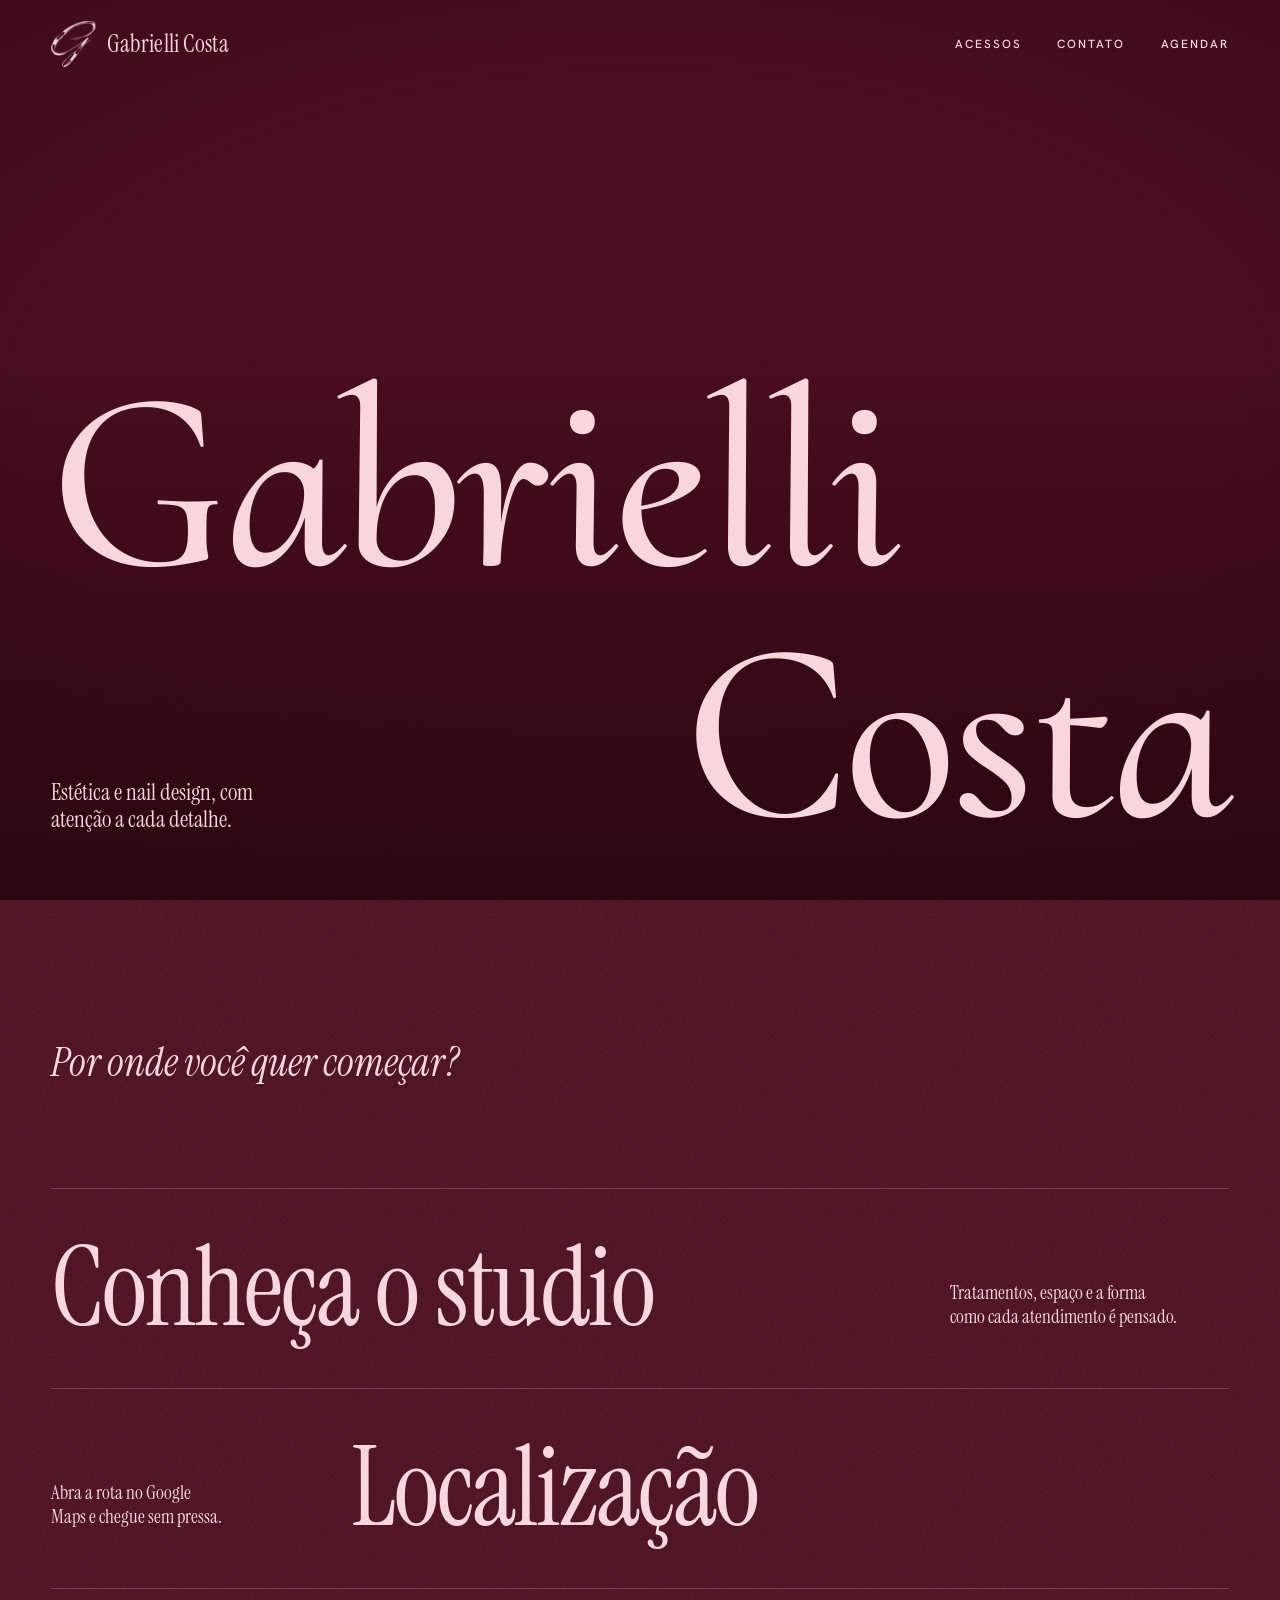
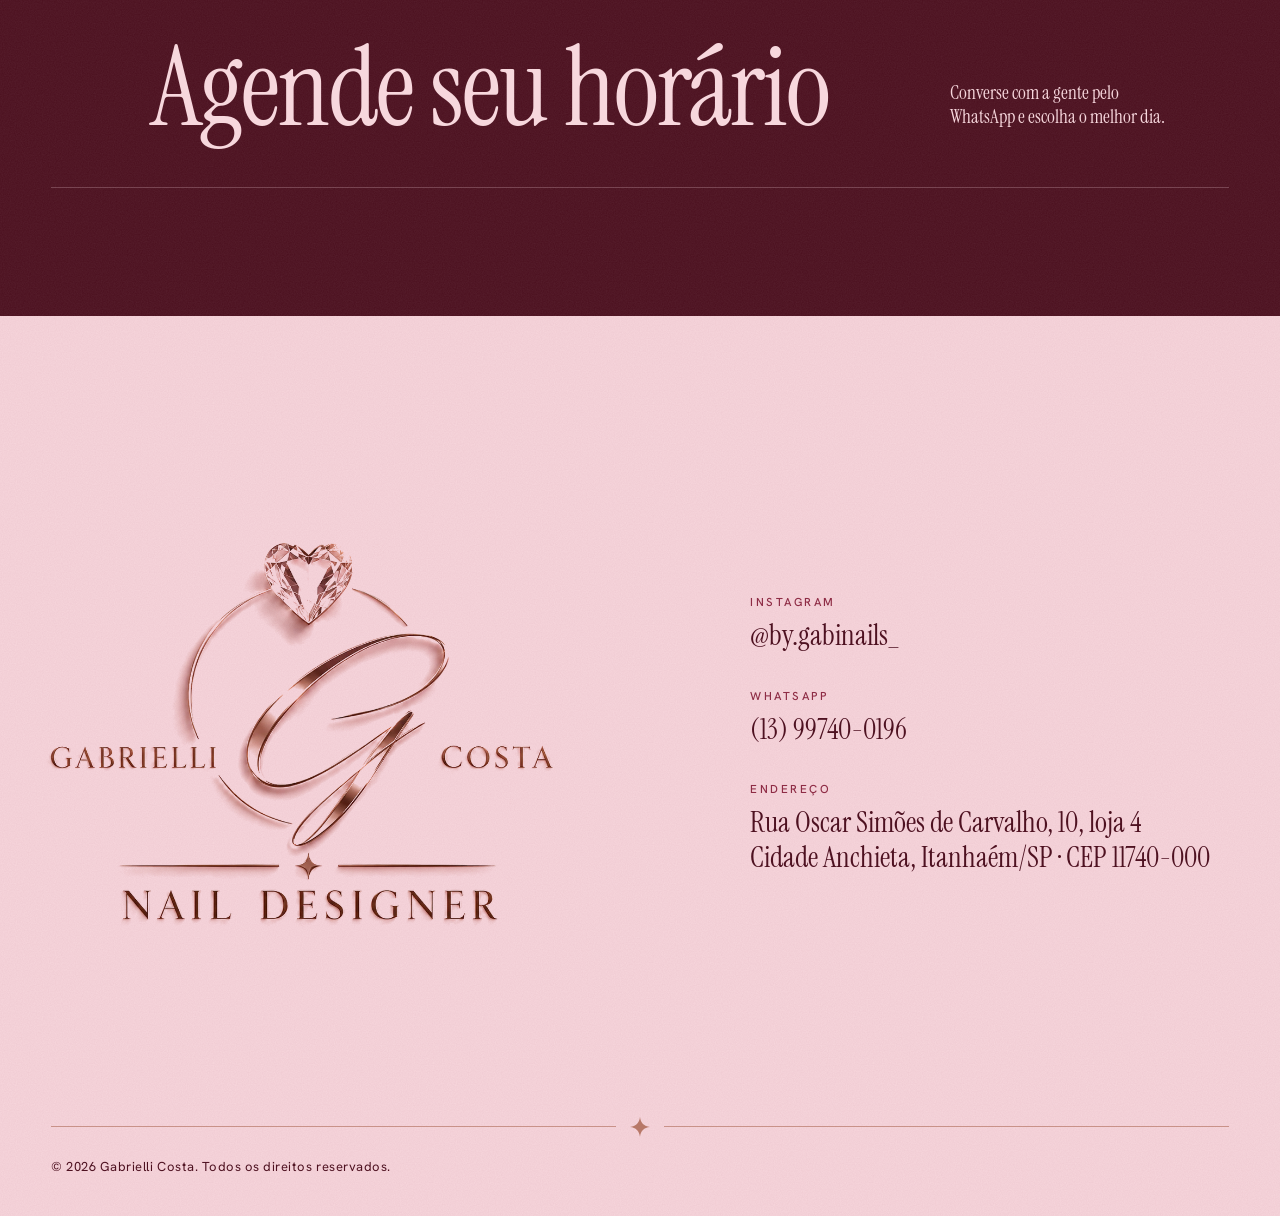
==== site/index.html @ 22d0c2bb "gabrielli costa" ====
<!DOCTYPE html>
<html lang="pt-BR" class="is-loading is-locked">
<head>
  <meta charset="utf-8">
  <meta name="viewport" content="width=device-width, initial-scale=1, viewport-fit=cover">
  <title>Gabrielli Costa | Clínica de estética</title>
  <meta name="description" content="Gabrielli Costa: estética e nail design com atenção a cada detalhe. Conheça a clínica, veja como chegar e agende seu horário.">
  <meta name="theme-color" content="#4B0F1E">
  <link rel="icon" type="image/png" href="assets/img/favicon.png">

  <link rel="preload" href="assets/fonts/cormorant-upright-latin-500-normal.woff2" as="font" type="font/woff2" crossorigin>
  <link rel="preload" href="assets/fonts/instrument-serif-latin-400-normal.woff2" as="font" type="font/woff2" crossorigin>
  <link rel="preload" href="assets/fonts/hanken-grotesk-latin-wght-normal.woff2" as="font" type="font/woff2" crossorigin>
  <link rel="preload" href="assets/fonts/instrument-serif-latin-400-italic.woff2" as="font" type="font/woff2" crossorigin>
  <link rel="stylesheet" href="style.css">
   <link rel="stylesheet" href="studio.css">

  <script src="assets/vendor/gsap.min.js" defer></script>
  <script src="assets/vendor/ScrollTrigger.min.js" defer></script>
  <script src="assets/vendor/lenis.min.js" defer></script>
  <script src="script.js" defer></script>
</head>

<body>
  <a class="skip-link" href="#acessos">Ir para o conteúdo</a>

  <!-- Preloader: vídeo de tinta (sem loop: toca inteiro) + transição em tinta (ver script.js) -->
  <div class="preloader" aria-hidden="true">
    <video class="preloader__video" src="assets/preloader.mp4"
           autoplay muted playsinline preload="auto" disablepictureinpicture></video>
    <div class="preloader__vignette"></div>
    <img class="preloader__logo" src="assets/img/logo-mark.png" alt="" width="40" height="41">
  </div>

  <!-- Sprite: estrela de quatro pontas, extraída do logotipo -->
  <svg class="sprite" aria-hidden="true" focusable="false">
    <symbol id="spark" viewBox="0 0 24 24">
      <path d="M12 0C12.8 7.2 16.8 11.2 24 12 16.8 12.8 12.8 16.8 12 24 11.2 16.8 7.2 12.8 0 12 7.2 11.2 11.2 7.2 12 0Z"/>
    </symbol>
  </svg>

  <header class="site-header">
    <a class="brand" href="#inicio" aria-label="Gabrielli Costa, voltar ao início">
      <img class="brand__mark" src="assets/img/logo-mark.png" alt="" width="40" height="41">
      <span class="brand__name">Gabrielli Costa</span>
    </a>
    <nav class="nav" aria-label="Principal">
      <ul>
        <li><a href="#acessos">Acessos</a></li>
        <li><a href="#contato">Contato</a></li>
        <!-- TROCAR: número real do WhatsApp (formato 55 + DDD + número) -->
        <li><a href="https://wa.me/551397400196?text=Ol%C3%A1%21%20Gostaria%20de%20agendar%20um%20hor%C3%A1rio." target="_blank" rel="noopener noreferrer">Agendar<span class="sr-only"> (abre em nova aba)</span></a></li>
      </ul>
    </nav>
  </header>

  <main>
    <!-- HERO: vídeo controlado pelo scroll -->
    <!-- Para o vídeo leve no celular, crie assets/hero-720.mp4 e acrescente data-src-mobile="assets/hero-720.mp4" na tag <video> -->
    <section class="hero" id="inicio" aria-label="Apresentação">
      <video class="hero__video" muted playsinline preload="auto" tabindex="-1" aria-hidden="true"
             disablepictureinpicture disableremoteplayback>
        <source src="assets/hero.mp4" type="video/mp4">
      </video>
      <div class="hero__tint"></div>
      <div class="hero__vignette"></div>

      <div class="hero__content">
        <p class="hero__lead"><span>Estética e nail design, com atenção a cada detalhe.</span></p>

        <h1 class="hero__title">
          <span class="hero__line"><span class="hero__line-inner">Gabrielli</span></span>
          <span class="hero__line hero__line--right"><span class="hero__line-inner">Costa</span></span>
        </h1>

        <p class="hero__closing" aria-hidden="true">Cuidado que começa no olhar e termina no detalhe.</p>
      </div>

      <div class="hero__cue" aria-hidden="true">
        <span class="hero__cue-text">Role para assistir</span>
        <span class="hero__cue-track">
          <svg class="hero__cue-spark"><use href="#spark"/></svg>
        </span>
      </div>
    </section>

    <!-- ACESSOS -->
    <section class="paths" id="acessos" aria-labelledby="paths-title">
      <h2 class="paths__intro" id="paths-title">Por onde você quer começar?</h2>

      <ul class="paths__list">
        <li class="path path--1">
          <a href="nossostudio.html">
            <span class="path__title">Conheça o studio<svg class="spark" aria-hidden="true"><use href="#spark"/></svg></span>
            <span class="path__note">Tratamentos, espaço e a forma como cada atendimento é pensado.</span>
          </a>
        </li>

        <li class="path path--2">
          <!-- TROCAR: consulta do Google Maps (query = endereço completo, com espaços como +) -->
          <a href="https://www.google.com/maps/search/?api=1&amp;query=Endere%C3%A7o+da+cl%C3%ADnica" target="_blank" rel="noopener noreferrer">
            <span class="path__title">Localização<svg class="spark" aria-hidden="true"><use href="#spark"/></svg></span>
            <span class="path__note">Abra a rota no Google Maps e chegue sem pressa.<span class="sr-only"> (abre em nova aba)</span></span>
          </a>
        </li>

        <li class="path path--3">
          <!-- TROCAR: número real do WhatsApp -->
          <a href="https://wa.me/551397400196?text=Ol%C3%A1%21%20Gostaria%20de%20agendar%20um%20hor%C3%A1rio." target="_blank" rel="noopener noreferrer">
            <span class="path__title">Agende seu horário<svg class="spark" aria-hidden="true"><use href="#spark"/></svg></span>
            <span class="path__note">Converse com a gente pelo WhatsApp e escolha o melhor dia.<span class="sr-only"> (abre em nova aba)</span></span>
          </a>
        </li>
      </ul>
    </section>
  </main>

  <footer class="site-footer" id="contato">
    <div class="footer__grid">
      <div class="footer__brand">
        <img src="assets/img/logo-gabrielli-costa.webp" alt="Gabrielli Costa, Nail Designer" width="1000" height="773" loading="lazy" decoding="async">
      </div>

      <ul class="footer__contacts">
        <li>
          <span class="footer__label">Instagram</span>
          <!-- TROCAR: perfil real -->
          <a href="https://www.instagram.com/by.gabinails_" target="_blank" rel="noopener noreferrer">@by.gabinails_<span class="sr-only"> (abre em nova aba)</span></a>
        </li>
        <li>
          <span class="footer__label">WhatsApp</span>
          <!-- TROCAR: número real -->
          <a href="https://wa.me/5513997400196" target="_blank" rel="noopener noreferrer">(13) 99740-0196<span class="sr-only"> (abre em nova aba)</span></a>
        </li>
        <li>
          <span class="footer__label">Endereço</span>
          <!-- TROCAR: endereço real -->
          <address>Rua Oscar Simões de Carvalho, 10, loja 4<br>Cidade Anchieta, Itanhaém/SP · CEP 11740-000</address>
        </li>
      </ul>
    </div>

    <div class="footer__legal">
      <div class="footer__rule" aria-hidden="true">
        <i></i><svg><use href="#spark"/></svg><i></i>
      </div>
      <p>© <span data-year>2026</span> Gabrielli Costa. Todos os direitos reservados.</p>
    </div>
  </footer>
</body>
</html>
---- site/style.css ----
/* ==========================================================================
   Gabrielli Costa — estilos
   Paleta: vinho → rosa + ouro rosé do logotipo.

   Sistema tipográfico (2 famílias, 3 arquivos):
   · Cormorant Upright 500 (caligráfica, vertical) — somente o nome na hero.
   · Instrument Serif (regular + itálico) — títulos, frases de destaque,
     marca e contatos. Itálico da mesma família: a troca no hover não muda
     de "voz", só de ênfase.
   · Hanken Grotesk (variável, 100–900) — navegação, rótulos e textos menores.
   · Frase de abertura e notas dos acessos: Instrument Serif, em corpo de leitura.
   Toda decisão tipográfica passa pelos tokens abaixo (:root).
   ========================================================================== */

/* ---------- Fontes (auto-hospedadas) ---------- */
@font-face {
  font-family: "Cormorant Upright";
  src: url("assets/fonts/cormorant-upright-latin-500-normal.woff2") format("woff2");
  font-weight: 500; font-style: normal; font-display: swap;
}
@font-face {
  font-family: "Instrument Serif";
  src: url("assets/fonts/instrument-serif-latin-400-normal.woff2") format("woff2");
  font-weight: 400; font-style: normal; font-display: swap;
}
@font-face {
  font-family: "Instrument Serif";
  src: url("assets/fonts/instrument-serif-latin-400-italic.woff2") format("woff2");
  font-weight: 400; font-style: italic; font-display: swap;
}
@font-face {
  font-family: "Hanken Grotesk";
  src: url("assets/fonts/hanken-grotesk-latin-wght-normal.woff2") format("woff2");
  font-weight: 100 900; font-style: normal; font-display: swap;
}

/* ---------- Tokens ---------- */
:root {
  --ink:    #4B0F1E;
  --wine:   #6D1D32;
  --garnet: #8E2B44;
  --berry:  #B23C59;
  --rose:   #CC5671;
  --petal:  #E07A94;
  --blush:  #F7D6DC;
  --gold:   #B97A68;

  /* Famílias */
  --font-display: "Instrument Serif", "Bodoni 72", Didot, "Times New Roman", serif;
  --font-hero:    "Cormorant Upright", "Cormorant Garamond", Didot, "Times New Roman", serif;
  --font-text:    "Hanken Grotesk", "Avenir Next", "Segoe UI", system-ui, sans-serif;

  /* Pesos */
  --w-display: 400;   /* Instrument Serif só existe em 400: nada de negrito sintético */
  --w-text:    400;
  --w-label:   500;

  /* Escala (fluida) */
  --fs-hero:    clamp(4.6rem, min(20vw, 36svh), 22rem);
  --fs-display: clamp(3rem, 8.6vw, 9.4rem);       /* títulos dos acessos */
  --fs-quote:   clamp(2.4rem, 5.8vw, 5.6rem);     /* frase de fechamento do hero */
  --fs-intro:   clamp(1.85rem, 3.1vw, 2.9rem);    /* subtítulo da seção */
  --fs-brand:   clamp(1.3rem, 1.9vw, 1.65rem);
  --fs-contact: clamp(1.5rem, 2.3vw, 2.25rem);
  --fs-lead:    clamp(1.4rem, 1.8vw, 1.75rem);
  --fs-note:    clamp(1.2rem, 1.5vw, 1.45rem);
  --fs-body:    1.0625rem;
  --fs-nav:     clamp(0.74rem, 0.9vw, 0.82rem);
  --fs-label:   0.72rem;
  --fs-small:   0.8125rem;

  /* Alturas de linha */
  --lh-hero:    0.88;
  --lh-display: 0.98;
  --lh-quote:   1.04;
  --lh-intro:   1.12;
  --lh-text:    1.6;

  /* Espaçamento entre letras */
  --ls-hero:    -0.01em;
  --ls-display: -0.018em;
  --ls-quote:   -0.01em;
  --ls-nav:     0.16em;
  --ls-label:   0.22em;
  --ls-small:   0.04em;

  --pad: clamp(1.25rem, 4vw, 4rem);
  --gap: clamp(0.75rem, 1.6vw, 1.5rem);
  --ease: cubic-bezier(0.2, 0.7, 0.2, 1);
  --header-h: clamp(4rem, 7vw, 5.5rem);
}

/* ---------- Base ---------- */
*, *::before, *::after { box-sizing: border-box; }

html { -webkit-text-size-adjust: 100%; background: var(--ink); }
html.is-locked { overflow: hidden; }
html.lenis, html.lenis body { height: auto; }
.lenis.lenis-smooth { scroll-behavior: auto !important; }

body {
  margin: 0;
  background: var(--ink);
  color: var(--blush);
  font-family: var(--font-text);
  font-weight: var(--w-text);
  font-size: var(--fs-body);
  line-height: var(--lh-text);
  font-kerning: normal;
  font-synthesis: none;
  -webkit-font-smoothing: antialiased;
  -moz-osx-font-smoothing: grayscale;
  text-rendering: optimizeLegibility;
}

img, svg, video { display: block; max-width: 100%; }
ul { list-style: none; margin: 0; padding: 0; }
h1, h2, p { margin: 0; }
address { font-style: normal; }
a { color: inherit; }

:focus-visible { outline: 2px solid var(--blush); outline-offset: 4px; }

.sr-only {
  position: absolute; width: 1px; height: 1px; margin: -1px; padding: 0;
  overflow: hidden; clip: rect(0 0 0 0); white-space: nowrap; border: 0;
}
.sprite { position: absolute; width: 0; height: 0; overflow: hidden; }

.skip-link {
  position: fixed; left: var(--pad); top: 0.75rem; z-index: 300;
  padding: 0.6rem 1rem; background: var(--blush); color: var(--ink);
  font-size: var(--fs-small); font-weight: var(--w-label); letter-spacing: 0.02em;
  text-decoration: none;
  transform: translateY(-200%);
}
.skip-link:focus { transform: none; }

/* ---------- Preloader: vídeo + vinheta + logo ---------- */
.preloader { position: fixed; inset: 0; z-index: 200; background: var(--ink); overflow: hidden; will-change: transform; }
.preloader__video {
  position: absolute; inset: 0; width: 100%; height: 100%; max-width: none;
  object-fit: cover; object-position: center;
}
.preloader__vignette { /* mesma vinheta da hero; película de vinho removida para manter a cor do vídeo (#410C1A) */
  position: absolute; inset: 0; pointer-events: none;
  background:
    linear-gradient(to top, rgba(36, 5, 14, 0.78) 0%, rgba(36, 5, 14, 0.38) 34%, rgba(36, 5, 14, 0) 62%),
    radial-gradient(ellipse 120% 90% at 50% 45%, rgba(36, 5, 14, 0) 38%, rgba(36, 5, 14, 0.62) 100%);
}
.preloader__logo {
  position: absolute; left: 50%; top: 50%;
  width: auto; height: clamp(4.5rem, 13vw, 8.5rem);
  opacity: 0; /* centralizado via GSAP (xPercent/yPercent) */
  will-change: transform, opacity; /* sem filter: drop-shadow, que repinta a cada quadro e engasga */
}

/* Saída: a tinta continua escorrendo para baixo e revela a hero.
   A máscara (borda com dedos de tinta) desce junto; --my é animada pelo GSAP. */
.preloader.is-pouring {
  -webkit-mask-image: url("assets/img/drip-mask.svg");
          mask-image: url("assets/img/drip-mask.svg");
  -webkit-mask-repeat: no-repeat;
          mask-repeat: no-repeat;
  -webkit-mask-size: 100% 300%;
          mask-size: 100% 300%;
  -webkit-mask-position: 0 var(--my, 0px);
          mask-position: 0 var(--my, 0px);
}

/* ---------- Header ---------- */
.site-header {
  position: fixed; inset: 0 0 auto 0; z-index: 50;
  height: var(--header-h);
  padding: 0 var(--pad);
  display: flex; align-items: center; justify-content: space-between; gap: 1rem;
  color: var(--blush);
  transition: color 0.5s var(--ease);
  pointer-events: none;
}
.site-header a { pointer-events: auto; }
.site-header.is-on-light { color: var(--ink); }
.site-header.is-on-light .brand__mark { filter: brightness(0.28) saturate(2.2) hue-rotate(-12deg); }

.brand { display: inline-flex; align-items: center; gap: 0.7rem; text-decoration: none; }
.brand__mark { width: auto; object-fit: contain; height: clamp(2.1rem, 3.6vw, 2.9rem); transition: filter 0.5s var(--ease); }
.brand__name {
  font-family: var(--font-display);
  font-weight: var(--w-display);
  font-size: var(--fs-brand);
  letter-spacing: 0.005em; line-height: 1;
}

.nav ul { display: flex; gap: clamp(1.1rem, 2.8vw, 2.75rem); }
.nav a {
  position: relative; display: inline-block; padding: 0.4rem 0;
  font-size: var(--fs-nav);
  font-weight: var(--w-label);
  letter-spacing: var(--ls-nav);
  text-transform: uppercase;
  text-decoration: none;
}
.nav a::after {
  content: ""; position: absolute; left: 0; right: 0; bottom: 0.1rem; height: 1px;
  background: currentColor; transform: scaleX(0); transform-origin: right;
  transition: transform 0.6s var(--ease);
}
.nav a:hover::after, .nav a:focus-visible::after { transform: scaleX(1); transform-origin: left; }

/* ---------- Hero ---------- */
.hero {
  position: relative;
  height: 100vh; height: 100svh;
  min-height: 34rem;
  overflow: hidden;
  background: var(--ink);
  color: var(--blush);
}

.hero__video {
  position: absolute; inset: 0;
  width: 100%; height: 100%;
  object-fit: cover;
  opacity: 0;
  transition: opacity 1.2s var(--ease);
}
.hero.has-video .hero__video { opacity: 1; }

.hero__tint { position: absolute; inset: 0; background: var(--ink); opacity: 0.3; }

/* Vinheta: escurece as bordas e a base, onde fica o nome, sem custo de animação */
.hero__vignette {
  position: absolute; inset: 0; pointer-events: none;
  background:
    linear-gradient(to top, rgba(36, 5, 14, 0.78) 0%, rgba(36, 5, 14, 0.38) 34%, rgba(36, 5, 14, 0) 62%),
    radial-gradient(ellipse 120% 90% at 50% 45%, rgba(36, 5, 14, 0) 38%, rgba(36, 5, 14, 0.62) 100%);
}

.hero__content {
  position: absolute; inset: 0;
  padding: var(--header-h) var(--pad) clamp(1.25rem, 3vw, 2.5rem);
  display: flex; flex-direction: column; justify-content: flex-end;
}

.hero__lead {
  max-width: 13em;
  margin-bottom: clamp(1.25rem, 3vw, 2rem);
  font-family: var(--font-display);
  font-size: var(--fs-lead);
  font-weight: var(--w-display);
  line-height: 1.18;
  letter-spacing: 0;
  text-wrap: balance;
}
.hero__lead > span { display: inline-block; }

.hero__title {
  font-family: var(--font-hero);
  font-weight: 500;
  font-size: var(--fs-hero);
  line-height: var(--lh-hero);
  letter-spacing: var(--ls-hero);
}
/* margem lateral generosa: terminais e floreios podem passar do traçado das letras */
.hero__line { display: block; overflow: hidden; padding: 0.04em 0.18em 0.06em; margin: 0 -0.18em; }
.hero__line--right { text-align: right; }
.hero__line-inner { display: inline-block; }
.ch { display: inline-block; }

.hero__closing {
  position: absolute; left: var(--pad); top: 46%;
  max-width: 10em;
  font-family: var(--font-display); font-style: italic; font-weight: var(--w-display);
  font-size: var(--fs-quote);
  line-height: var(--lh-quote);
  letter-spacing: var(--ls-quote);
  text-wrap: balance;
  opacity: 0; visibility: hidden;
}

.hero__cue {
  position: absolute; right: var(--pad); top: 50%;
  transform: translateY(-50%);
  display: flex; align-items: stretch; gap: 0.9rem;
  height: min(34vh, 18rem);
}
.hero__cue-text {
  writing-mode: vertical-rl;
  font-size: var(--fs-label); font-weight: var(--w-label);
  letter-spacing: var(--ls-label); text-transform: uppercase;
  opacity: 0.85;
}
.hero__cue-track { position: relative; width: 1px; background: rgba(247, 214, 220, 0.4); }
.hero__cue-spark {
  position: absolute; left: 50%; top: 0;
  width: 15px; height: 15px; margin: -7px 0 0 -7px;
  fill: var(--blush);
}

.is-loading .hero__line-inner,
.is-loading .hero__lead > span,
.is-loading .site-header { opacity: 0; }

@media (scripting: none) {
  .is-loading .hero__line-inner,
  .is-loading .hero__lead > span,
  .is-loading .site-header { opacity: 1; }
  .hero__video { opacity: 1; }
  .hero__cue { display: none; }
  .preloader { display: none; }
  html.is-locked { overflow: auto; }
}

.hero.is-static .hero__cue,
.hero.is-static .hero__closing { display: none; }
.hero.is-static .hero__tint { opacity: 0.45; }

@media (min-width: 820px) {
  .hero__lead {
    position: absolute; left: var(--pad);
    bottom: clamp(2rem, 5.2vw, 5.5rem);
    margin: 0;
  }
}

/* ---------- Acessos ---------- */
.paths {
  position: relative;
  padding: clamp(5rem, 11vw, 10rem) var(--pad) clamp(5rem, 10vw, 9rem);
  background: var(--ink);
  color: var(--blush);
  transition: background-color 0.8s var(--ease);
}
.paths:has(.path--1 a:is(:hover, :focus-visible)) { background-color: var(--wine); }
.paths:has(.path--2 a:is(:hover, :focus-visible)) { background-color: var(--garnet); }
.paths:has(.path--3 a:is(:hover, :focus-visible)) { background-color: var(--berry); }

.paths__intro {
  max-width: 12em;
  margin-bottom: clamp(3rem, 8vw, 7rem);
  font-family: var(--font-display); font-style: italic; font-weight: var(--w-display);
  font-size: var(--fs-intro);
  line-height: var(--lh-intro);
  letter-spacing: -0.005em;
  text-wrap: balance;
}

.path { position: relative; }
.path::before {
  content: ""; position: absolute; left: 0; right: 0; top: 0; height: 1px;
  background: rgba(247, 214, 220, 0.24);
  transform: scaleX(var(--draw, 1)); transform-origin: left;
}
.path:last-child::after {
  content: ""; position: absolute; left: 0; right: 0; bottom: 0; height: 1px;
  background: rgba(247, 214, 220, 0.24);
}

.path a {
  position: relative;
  display: grid; grid-template-columns: repeat(12, 1fr); column-gap: var(--gap);
  align-items: end;
  padding: clamp(1.75rem, 3.6vw, 3.5rem) 0;
  text-decoration: none;
}
.path a::before {
  content: ""; position: absolute; left: 0; right: 0; top: 0; height: 1px;
  background: var(--blush);
  transform: scaleX(0); transform-origin: left;
  transition: transform 0.9s var(--ease);
}

.path__title {
  grid-column: 1 / 10;
  font-family: var(--font-display); font-weight: var(--w-display);
  font-size: var(--fs-display);
  line-height: var(--lh-display);
  letter-spacing: var(--ls-display);
  text-wrap: balance;
  transition: transform 0.8s var(--ease);
}
.path__note {
  grid-column: 10 / 13;
  max-width: 15em;
  padding-bottom: 0.7em;
  font-family: var(--font-display);
  font-size: var(--fs-note); font-weight: var(--w-display);
  line-height: 1.22;
  letter-spacing: 0;
  text-wrap: balance;
}

.path--2 .path__title { grid-column: 4 / 13; grid-row: 1; }
.path--2 .path__note  { grid-column: 1 / 4;  grid-row: 1; }
.path--3 .path__title { grid-column: 2 / 10; }
.path--3 .path__note  { grid-column: 10 / 13; }

.path__title .spark {
  display: inline-block;
  width: 0.3em; height: 0.3em; margin-left: 0.2em;
  vertical-align: 0.46em;
  fill: var(--blush);
  transform: scale(0) rotate(-90deg);
  transition: transform 0.9s var(--ease);
}

@media (hover: hover) {
  .path a:hover::before, .path a:focus-visible::before { transform: scaleX(1); }
  .path a:hover .path__title, .path a:focus-visible .path__title {
    font-style: italic;
    transform: translateX(clamp(0.5rem, 1.6vw, 1.8rem));
  }
  .path a:hover .spark, .path a:focus-visible .spark { transform: scale(1) rotate(0); }
}
.path a:active .path__title { font-style: italic; }
.path a:focus-visible { outline-offset: -4px; }

@media (max-width: 759px) {
  .path a { display: block; }
  .path__title { display: block; font-size: clamp(3rem, 14vw, 4.6rem); }
  .path__note { display: block; margin-top: 1.1rem; padding-bottom: 0; max-width: 18em; }
  .path--2 a { padding-left: 11vw; }
  .path--3 a { padding-left: 4vw; }
  .path--3 .path__note { padding-top: 0; }
}

/* ---------- Rodapé ---------- */
.site-footer {
  position: relative;
  /* ocupa a tela inteira: o conteúdo fica centralizado e o © colado na base */
  display: flex; flex-direction: column;
  min-height: 100vh; min-height: 100svh;
  padding: calc(var(--header-h) + clamp(1.5rem, 4vw, 4rem)) var(--pad) clamp(1.5rem, 3vw, 2.5rem);
  background: var(--blush);
  color: var(--ink);
}
.site-footer :focus-visible { outline-color: var(--ink); }

.footer__grid {
  display: grid; grid-template-columns: repeat(12, 1fr); column-gap: var(--gap);
  align-items: center; align-content: center; row-gap: 3rem;
  flex: 1;
}
.footer__brand { grid-column: 1 / 7; }
.footer__brand img { width: 100%; max-width: 34rem; height: auto; margin-left: -4%; }

.footer__contacts { grid-column: 8 / 13; display: grid; gap: clamp(1.5rem, 2.6vw, 2.25rem); }
.footer__label {
  display: block; margin-bottom: 0.4rem;
  font-size: var(--fs-label); font-weight: var(--w-label);
  letter-spacing: var(--ls-label); text-transform: uppercase;
  color: var(--garnet);
}
.footer__contacts a, .footer__contacts address {
  font-family: var(--font-display); font-weight: var(--w-display);
  font-size: var(--fs-contact);
  line-height: 1.2;
  letter-spacing: 0;
  text-decoration: none;
}
.footer__contacts a {
  background: linear-gradient(currentColor, currentColor) 0 100% / 0 1px no-repeat;
  transition: background-size 0.7s var(--ease);
}
.footer__contacts a:hover, .footer__contacts a:focus-visible { background-size: 100% 1px; }

.footer__legal { margin-top: clamp(3.5rem, 8vw, 7rem); }
.footer__rule { display: flex; align-items: center; gap: 0.9rem; margin-bottom: 1.25rem; color: var(--gold); }
.footer__rule i { flex: 1; height: 1px; background: currentColor; opacity: 0.7; }
.footer__rule svg { width: 20px; height: 20px; fill: currentColor; flex: none; }
.footer__legal p { font-size: var(--fs-small); letter-spacing: var(--ls-small); }

@media (max-width: 819px) {
  .footer__brand, .footer__contacts { grid-column: 1 / -1; }
  .footer__brand img { max-width: 26rem; margin-left: 0; }
}

/* Granulação sutil */
.paths::after, .site-footer::after {
  content: ""; position: absolute; inset: 0; pointer-events: none;
  background-size: 220px 220px;
}
.paths::after {
  opacity: 0.07;
  background-image: url("data:image/svg+xml,%3Csvg xmlns='http://www.w3.org/2000/svg' width='220' height='220'%3E%3Cfilter id='n'%3E%3CfeTurbulence type='fractalNoise' baseFrequency='.85' numOctaves='2' stitchTiles='stitch'/%3E%3CfeColorMatrix values='0 0 0 0 1 0 0 0 0 1 0 0 0 0 1 0 0 0 .9 0'/%3E%3C/filter%3E%3Crect width='100%25' height='100%25' filter='url(%23n)'/%3E%3C/svg%3E");
}
.site-footer::after {
  opacity: 0.09;
  background-image: url("data:image/svg+xml,%3Csvg xmlns='http://www.w3.org/2000/svg' width='220' height='220'%3E%3Cfilter id='n'%3E%3CfeTurbulence type='fractalNoise' baseFrequency='.85' numOctaves='2' stitchTiles='stitch'/%3E%3CfeColorMatrix values='0 0 0 0 .3 0 0 0 0 .06 0 0 0 0 .12 0 0 0 .9 0'/%3E%3C/filter%3E%3Crect width='100%25' height='100%25' filter='url(%23n)'/%3E%3C/svg%3E");
}

/* ---------- Mobile: header e hero ---------- */
@media (max-width: 559px) {
  :root {
    --fs-hero: min(26vw, 28svh);
    --ls-nav: 0.1em;
  }
  .brand__name { display: none; }
  .nav ul { gap: 1rem; }
  .hero__cue { right: 0.75rem; height: 26vh; }
  .hero__cue-text { display: none; }
  .hero__closing { top: 40%; }
}

/* ---------- Movimento reduzido ---------- */
@media (prefers-reduced-motion: reduce) {
  *, *::before, *::after {
    transition-duration: 0.01ms !important;
    animation-duration: 0.01ms !important;
  }
  .path a:hover .path__title, .path a:focus-visible .path__title { transform: none; }
}
---- site/studio.css ----
/* ==========================================================================
   Conheça nosso studio — estilos (usa os tokens e o rodapé de style.css)
   ========================================================================== */

/* ---------- Reset do que o style.css não cobre ---------- */
h3, blockquote, figure, ol, dl, dd { margin: 0; }
ol { padding: 0; list-style: none; }
h3 { font-size: inherit; font-weight: var(--w-display); }
cite { font-style: normal; }

/* ---------- Estado inicial das animações (só com JS; a classe .js vem do <head>) ---------- */
.js [data-reveal]:not(.is-in) { opacity: 0; }
.js [data-in] { opacity: 0; }
.js .st-title__in { visibility: hidden; }

/* ---------- Header: some ao rolar para baixo, volta ao rolar para cima ---------- */
.site-header { transition: color 0.5s var(--ease), transform 0.7s var(--ease); }
.site-header.is-hidden { transform: translateY(-110%); }
.site-header:focus-within { transform: none; }

/* ---------- Quadros de imagem: degradê de apoio enquanto a foto não existe ---------- */
.ph { position: relative; overflow: hidden; background: linear-gradient(145deg, var(--garnet), var(--ink) 70%); }
.ph img { position: absolute; inset: 0; width: 100%; height: 100%; object-fit: cover; }

/* Imagens com parallax: sobram 8% acima e abaixo para o deslocamento nunca mostrar o fundo */
.about__img img, .st-cta img { inset: auto 0 auto 0; top: -8%; height: 116%; }

/* ---------- Botões e links ---------- */
.btn {
  display: inline-block; padding: 1.05rem 2rem;
  border: 1px solid var(--blush); color: var(--blush);
  font-size: var(--fs-nav); font-weight: var(--w-label);
  letter-spacing: var(--ls-nav); text-transform: uppercase; text-decoration: none;
  white-space: nowrap; text-align: center;
  transition: background-color 0.5s var(--ease), color 0.5s var(--ease);
}
.btn:hover, .btn:focus-visible, .btn--solid { background: var(--blush); color: var(--ink); }
.btn--solid:hover, .btn--solid:focus-visible { background: transparent; color: var(--blush); }
.lnk {
  display: inline-block; padding-bottom: 0.2rem;
  font-size: var(--fs-nav); font-weight: var(--w-label);
  letter-spacing: var(--ls-nav); text-transform: uppercase; text-decoration: none;
  background: linear-gradient(currentColor, currentColor) 0 100% / 100% 1px no-repeat;
  transition: background-size 0.6s var(--ease);
}
.lnk:hover, .lnk:focus-visible { background-size: 0 1px; background-position: 100% 100%; }

/* ---------- 01 Hero (fica fixa via ScrollTrigger enquanto o vídeo anda com o scroll) ---------- */
.st-hero { position: relative; height: 100vh; height: 100svh; min-height: 36rem; overflow: hidden; background: var(--ink); color: var(--blush); }
.st-hero__video { position: absolute; inset: 0; width: 100%; height: 100%; object-fit: cover; }
.st-hero__shade {
  position: absolute; inset: 0; pointer-events: none;
  background:
    linear-gradient(rgba(75, 15, 30, 0.28), rgba(75, 15, 30, 0.28)),
    linear-gradient(to top, rgba(36, 5, 14, 0.85) 0%, rgba(36, 5, 14, 0.4) 40%, rgba(36, 5, 14, 0) 70%);
}
.st-hero__body {
  position: absolute; inset: 0;
  padding: calc(var(--header-h) + 1rem) var(--pad) clamp(1.5rem, 4vw, 3rem);
  display: flex; flex-direction: column; justify-content: flex-end;
}
.st-hero__eyebrow {
  margin-bottom: clamp(0.75rem, 1.6vw, 1.25rem);
  font-size: var(--fs-label); font-weight: var(--w-label);
  letter-spacing: var(--ls-label); text-transform: uppercase;
}
.st-title {
  font-family: var(--font-hero); font-weight: 500;
  font-size: clamp(4.4rem, min(19vw, 33svh), 21rem);
  line-height: var(--lh-hero); letter-spacing: var(--ls-hero);
}
/* cada linha recorta a entrada; a folga lateral deixa os floreios da fonte respirarem */
.st-title__line { display: block; overflow: hidden; padding: 0.04em 0.18em 0.06em; margin: 0 -0.18em; }
.st-title__line--right { text-align: right; }
.st-title__in { display: inline-block; }

.st-hero__foot {
  display: flex; align-items: center; justify-content: space-between; gap: 2rem;
  margin-top: clamp(1.25rem, 3vw, 2.5rem);
  padding-top: clamp(1.1rem, 2.2vw, 1.75rem);
  border-top: 1px solid rgba(247, 214, 220, 0.3);
}
.st-hero__lead { max-width: 16em; font-family: var(--font-display); font-weight: var(--w-display); font-size: var(--fs-lead); line-height: 1.18; text-wrap: balance; }

.st-cue {
  position: absolute; right: var(--pad); top: 50%; transform: translateY(-50%);
  display: flex; flex-direction: column; align-items: center; gap: 0.9rem;
  text-decoration: none; font-size: var(--fs-label); font-weight: var(--w-label);
  letter-spacing: var(--ls-label); text-transform: uppercase;
}
.st-cue span { writing-mode: vertical-rl; }
.st-cue i { position: relative; display: block; width: 1px; height: 6rem; background: rgba(247, 214, 220, 0.4); overflow: hidden; }
.st-cue i::after { content: ""; position: absolute; left: 0; top: 0; width: 100%; height: 40%; background: var(--blush); animation: cue 2.2s var(--ease) infinite; }
@keyframes cue { from { transform: translateY(-100%); } to { transform: translateY(250%); } }

/* ---------- Seções ---------- */
.st-sec { position: relative; padding: clamp(5rem, 11vw, 10rem) var(--pad); }
.st-sec--ink { background: var(--ink); color: var(--blush); }
.st-sec--wine { background: var(--wine); color: var(--blush); }
.st-sec--blush { background: var(--blush); color: var(--ink); }
.st-sec--blush :focus-visible { outline-color: var(--ink); }

.st-eyebrow {
  margin-bottom: 1.25rem;
  font-size: var(--fs-label); font-weight: var(--w-label);
  letter-spacing: var(--ls-label); text-transform: uppercase; opacity: 0.8;
}
.st-h2 {
  max-width: 13em; margin-bottom: clamp(2.5rem, 6vw, 5rem);
  font-family: var(--font-display); font-weight: var(--w-display);
  font-size: clamp(2.8rem, 7vw, 7rem); line-height: 1;
  letter-spacing: var(--ls-display); text-wrap: balance;
}
.st-h2 em { font-style: italic; }

/* ---------- Cards (base compartilhada: serviços, experiência, depoimentos, passos) ---------- */
.card {
  position: relative; display: flex; flex-direction: column; gap: 1.1rem;
  padding: clamp(1.5rem, 2.4vw, 2.25rem);
  border: 1px solid rgba(247, 214, 220, 0.2);
  background: rgba(247, 214, 220, 0.04);
  transition: transform 0.6s var(--ease), border-color 0.6s var(--ease), background-color 0.6s var(--ease);
}
.card__top { display: flex; align-items: center; justify-content: space-between; margin-bottom: 0.9rem; }
.card__num { font-size: var(--fs-label); font-weight: var(--w-label); letter-spacing: var(--ls-label); opacity: 0.7; }
.card__spark { width: 1rem; height: 1rem; fill: var(--petal); transition: transform 0.8s var(--ease); }
.card__title {
  font-family: var(--font-display); font-weight: var(--w-display);
  font-size: clamp(1.9rem, 2.6vw, 2.6rem); line-height: 1.05; letter-spacing: var(--ls-display);
  text-wrap: balance;
}
.card__text { font-family: var(--font-display); font-weight: var(--w-display); font-size: var(--fs-note); line-height: 1.28; }
.card .ticks { margin: 0.5rem 0 0.75rem; padding-top: 1.1rem; border-top: 1px solid rgba(247, 214, 220, 0.2); }
.card .lnk { margin-top: auto; align-self: flex-start; }

.ticks { display: grid; gap: 0.5rem; font-size: var(--fs-small); letter-spacing: 0.02em; }
.ticks li { display: flex; align-items: baseline; gap: 0.65rem; }
.ticks li::before { content: "✦"; flex: none; color: var(--petal); font-size: 0.7em; }

@media (hover: hover) {
  .card:hover { transform: translateY(-6px); border-color: rgba(247, 214, 220, 0.55); background: rgba(247, 214, 220, 0.09); }
  .card:hover .card__spark { transform: rotate(90deg) scale(1.3); }
}

/* cards sobre fundo claro */
.st-sec--blush .card { border-color: rgba(75, 15, 30, 0.2); background: rgba(255, 255, 255, 0.4); }
.st-sec--blush .card .ticks { border-top-color: rgba(75, 15, 30, 0.2); }
.st-sec--blush .card__spark { fill: var(--garnet); }
@media (hover: hover) {
  .st-sec--blush .card:hover { border-color: rgba(75, 15, 30, 0.5); background: rgba(255, 255, 255, 0.7); }
}

/* grade 3 + 2: a segunda linha divide a largura em duas partes iguais, sem buracos */
.card-grid { display: grid; grid-template-columns: repeat(6, 1fr); gap: var(--gap); }
.card-grid > li { grid-column: span 2; }
.card-grid > li:nth-child(n + 4) { grid-column: span 3; }

/* experiência: cards mais leves, com filete de cor no topo */
.card--exp { border-top: 2px solid var(--garnet); gap: 0.9rem; }
.card--exp .card__top { margin-bottom: 0.6rem; }
.card--exp .card__spark { width: 1.35rem; height: 1.35rem; }
.card--exp .card__title { font-style: italic; font-size: clamp(1.7rem, 2.3vw, 2.3rem); }
.card--exp .card__text { font-family: var(--font-text); font-size: var(--fs-body); line-height: var(--lh-text); max-width: 34ch; }

/* ---------- 02 Portfólio: carrossel conduzido pelo scroll ---------- */
/* Base (sem JS / movimento reduzido): fila com rolagem lateral nativa e encaixe */
.gallery {
  display: flex; gap: var(--gap);
  overflow-x: auto; scroll-snap-type: x mandatory; padding-bottom: 1rem;
}
.gallery .ph {
  flex: none; scroll-snap-align: start;
  width: clamp(15rem, 28vw, 27rem);
  height: clamp(18rem, 50svh, 34rem);
}
.gallery .ph::after {
  content: ""; position: absolute; inset: auto 0 0 0; height: 45%; pointer-events: none;
  background: linear-gradient(to top, rgba(36, 5, 14, 0.72), rgba(36, 5, 14, 0));
}
.gallery img { scale: 1; transition: scale 1.2s var(--ease); }
.gallery .ph:hover img { scale: 1.05; }
.gallery figcaption {
  position: absolute; left: 1.25rem; right: 1.25rem; bottom: 1.1rem; z-index: 1;
  font-size: var(--fs-label); font-weight: var(--w-label);
  letter-spacing: var(--ls-label); text-transform: uppercase;
}

/* Com JS (classe .pf-on): a seção fica fixa e o scroll vertical move a fila para o lado */
.pf-on #portfolio {
  height: 100vh; height: 100svh; overflow: hidden;
  display: flex; flex-direction: column; justify-content: center;
  padding-top: calc(var(--header-h) + 1rem); padding-bottom: 3.5rem;
}
.pf-on #portfolio .st-h2 { font-size: clamp(2.2rem, 5vw, 4.5rem); margin-bottom: clamp(1.25rem, 3vw, 2.5rem); }
.pf-on .gallery { overflow: visible; width: max-content; scroll-snap-type: none; padding-bottom: 0; will-change: transform; }
.pf-on .gallery .ph { scroll-snap-align: none; }

.pf-bar { position: absolute; left: var(--pad); right: var(--pad); bottom: 1.5rem; height: 1px; background: rgba(247, 214, 220, 0.25); }
.pf-bar i { display: block; height: 100%; background: var(--blush); transform-origin: left; transform: scaleX(0); }

/* ---------- 05 Sobre ---------- */
.about { display: grid; grid-template-columns: repeat(12, 1fr); column-gap: var(--gap); row-gap: 3rem; align-items: center; }
.about__img { grid-column: 1 / 6; aspect-ratio: 4 / 5; }
.about__txt { grid-column: 7 / 13; }
.about__txt > p:not(.st-eyebrow):not(.about__q) { max-width: 34em; margin-bottom: 1.25rem; font-size: var(--fs-body); }
.about__txt .about__q {
  margin-top: 2rem; max-width: 18em;
  font-family: var(--font-display); font-style: italic; font-weight: var(--w-display);
  font-size: clamp(1.8rem, 3vw, 2.8rem); line-height: 1.1;
}

/* ---------- 06 Transformações ---------- */
.cmp { position: relative; max-width: 70rem; aspect-ratio: 16 / 10; overflow: hidden; -webkit-user-select: none; user-select: none; }
.cmp__layer { position: absolute; inset: 0; }
.cmp__after { background: linear-gradient(145deg, var(--petal), var(--berry)); }
.cmp__before { background: linear-gradient(145deg, #c9a99f, #7d5a56); -webkit-clip-path: inset(0 calc(100% - var(--pos)) 0 0); clip-path: inset(0 calc(100% - var(--pos)) 0 0); }
.cmp b {
  position: absolute; top: 1rem; z-index: 1; padding: 0.35rem 0.8rem;
  background: rgba(36, 5, 14, 0.55);
  font-size: var(--fs-label); font-weight: var(--w-label); letter-spacing: var(--ls-label); text-transform: uppercase;
}
.cmp__before b { left: 1rem; }
.cmp__after b { right: 1rem; }
.cmp__bar { position: absolute; top: 0; bottom: 0; left: var(--pos); width: 1px; background: var(--blush); pointer-events: none; }
.cmp__bar svg {
  position: absolute; top: 50%; left: 50%; width: 2.6rem; height: 2.6rem; padding: 0.6rem;
  transform: translate(-50%, -50%); background: var(--blush); fill: var(--wine); border-radius: 50%;
}
.cmp__range { position: absolute; inset: 0; width: 100%; height: 100%; margin: 0; opacity: 0; cursor: ew-resize; touch-action: pan-y; }
.cmp:has(.cmp__range:focus-visible) { outline: 2px solid var(--blush); outline-offset: 4px; }
.cmp__note { margin-top: 1.25rem; font-size: var(--fs-small); letter-spacing: var(--ls-small); opacity: 0.8; }

/* ---------- 07 Depoimentos ---------- */
.rating { display: flex; align-items: center; gap: 1.25rem; margin-bottom: clamp(2rem, 4vw, 3rem); }
.rating strong { font-family: var(--font-display); font-weight: var(--w-display); font-size: clamp(3.5rem, 7vw, 6rem); line-height: 1; }
.rating__meta { display: grid; gap: 0.2rem; font-size: var(--fs-small); letter-spacing: var(--ls-small); }
.rating__stars, .stars { color: var(--garnet); letter-spacing: 0.18em; }
.quotes { display: grid; grid-template-columns: repeat(3, 1fr); gap: var(--gap); margin-bottom: clamp(3rem, 6vw, 5rem); }
.card--quote { gap: 1.25rem; }
.card--quote .stars { font-size: 0.95rem; }
.card--quote blockquote { flex: 1; font-family: var(--font-display); font-size: var(--fs-note); line-height: 1.3; }
.card--quote cite {
  padding-top: 1.1rem; border-top: 1px solid rgba(75, 15, 30, 0.2);
  font-size: var(--fs-label); font-weight: var(--w-label); letter-spacing: var(--ls-label); text-transform: uppercase;
}
.client-photos { display: grid; grid-template-columns: repeat(2, 1fr); gap: var(--gap); max-width: 44rem; }
.client-photos .ph { aspect-ratio: 1; }

/* ---------- 08 Como agendar ---------- */
.steps { display: grid; grid-template-columns: repeat(4, 1fr); gap: var(--gap); }
.card--step { gap: 0.75rem; }
.step__n { margin-bottom: 0.5rem; font-family: var(--font-display); font-style: italic; font-size: clamp(3.2rem, 5vw, 4.8rem); line-height: 1; color: var(--petal); }
.card--step h3 { font-size: var(--fs-nav); font-weight: var(--w-label); letter-spacing: var(--ls-nav); text-transform: uppercase; }
.card--step p { max-width: 26ch; font-size: var(--fs-body); opacity: 0.85; }

/* ---------- 09 Localização ---------- */
.loc { display: grid; grid-template-columns: repeat(12, 1fr); column-gap: var(--gap); row-gap: 3rem; align-items: center; }
.loc__txt { grid-column: 1 / 6; display: grid; justify-items: start; }
.loc__txt .st-h2 { margin-bottom: clamp(1.5rem, 3vw, 2.5rem); }
.loc__list { width: 100%; margin-bottom: 2rem; border-bottom: 1px solid rgba(247, 214, 220, 0.24); }
.loc__list > div { display: grid; grid-template-columns: 8.5rem 1fr; gap: 1rem; padding: 1.1rem 0; border-top: 1px solid rgba(247, 214, 220, 0.24); }
.loc__list dt { padding-top: 0.35em; font-size: var(--fs-label); font-weight: var(--w-label); letter-spacing: var(--ls-label); text-transform: uppercase; opacity: 0.75; }
.loc__list dd, .loc__list address { font-family: var(--font-display); font-size: var(--fs-note); line-height: 1.25; }
.loc__map { grid-column: 7 / 13; aspect-ratio: 4 / 3; background: var(--ink); }
.loc__map iframe { width: 100%; height: 100%; border: 0; filter: saturate(0.7) contrast(0.95); }

/* ---------- 10 FAQ ---------- */
.faq { max-width: 56rem; border-bottom: 1px solid rgba(75, 15, 30, 0.3); }
.faq details { border-top: 1px solid rgba(75, 15, 30, 0.3); }
.faq summary {
  display: flex; justify-content: space-between; align-items: baseline; gap: 1.5rem;
  padding: 1.5rem 0; cursor: pointer; list-style: none;
  font-family: var(--font-display); font-size: clamp(1.4rem, 2.2vw, 2rem); line-height: 1.2;
}
.faq summary::-webkit-details-marker { display: none; }
.faq summary::after { content: "+"; flex: none; font-family: var(--font-text); font-size: 1.5rem; line-height: 1; transition: transform 0.5s var(--ease); }
.faq details[open] summary::after { transform: rotate(45deg); }
.faq details p { max-width: 42em; padding: 0 0 1.75rem; font-size: var(--fs-body); }

/* ---------- 11 CTA final ---------- */
.st-cta {
  min-height: 100vh; min-height: 100svh; display: grid; place-items: center;
  padding: clamp(5rem, 10vw, 8rem) var(--pad); text-align: center; color: var(--blush);
  background: linear-gradient(160deg, var(--berry), var(--ink) 75%);
}
.st-cta::before { content: ""; position: absolute; inset: 0; z-index: 1; background: rgba(36, 5, 14, 0.5); }
.st-cta__in { position: relative; z-index: 2; display: grid; gap: clamp(2rem, 4vw, 3rem); justify-items: center; }
.st-cta h2 { max-width: 13em; font-family: var(--font-display); font-weight: var(--w-display); font-size: clamp(3rem, 8vw, 8.5rem); line-height: 0.98; letter-spacing: var(--ls-display); text-wrap: balance; }
.st-cta h2 em { font-style: italic; }

/* ---------- Responsivo ---------- */
@media (max-width: 1099px) {
  .card-grid { grid-template-columns: repeat(2, 1fr); }
  .card-grid > li, .card-grid > li:nth-child(n + 4) { grid-column: auto; }
  .card-grid > li:last-child:nth-child(odd) { grid-column: 1 / -1; }
  .steps { grid-template-columns: repeat(2, 1fr); }
  .quotes { grid-template-columns: 1fr; }
}
@media (max-width: 899px) {
  .about__img, .about__txt, .loc__txt, .loc__map { grid-column: 1 / -1; }
  .about__img { max-width: 32rem; }
}
@media (max-width: 559px) {
  .st-title { font-size: clamp(4rem, min(26vw, 27svh), 9rem); }
  .st-hero__foot { flex-direction: column; align-items: flex-start; gap: 1.25rem; }
  .st-cue { display: none; }
  .gallery .ph { width: min(78vw, 22rem); }
  .card-grid, .steps { grid-template-columns: 1fr; }
  .card-grid > li:last-child:nth-child(odd) { grid-column: auto; }
  .loc__list > div { grid-template-columns: 1fr; gap: 0.25rem; }
  .cmp { aspect-ratio: 4 / 5; }
}

@media (prefers-reduced-motion: reduce) {
  .st-cue i::after { animation: none; }
  .site-header { transition: color 0.5s var(--ease); }
  .site-header.is-hidden { transform: none; }
  .gallery img, .gallery .ph:hover img { scale: 1; transition: none; }
  .card, .card:hover { transform: none; }
}
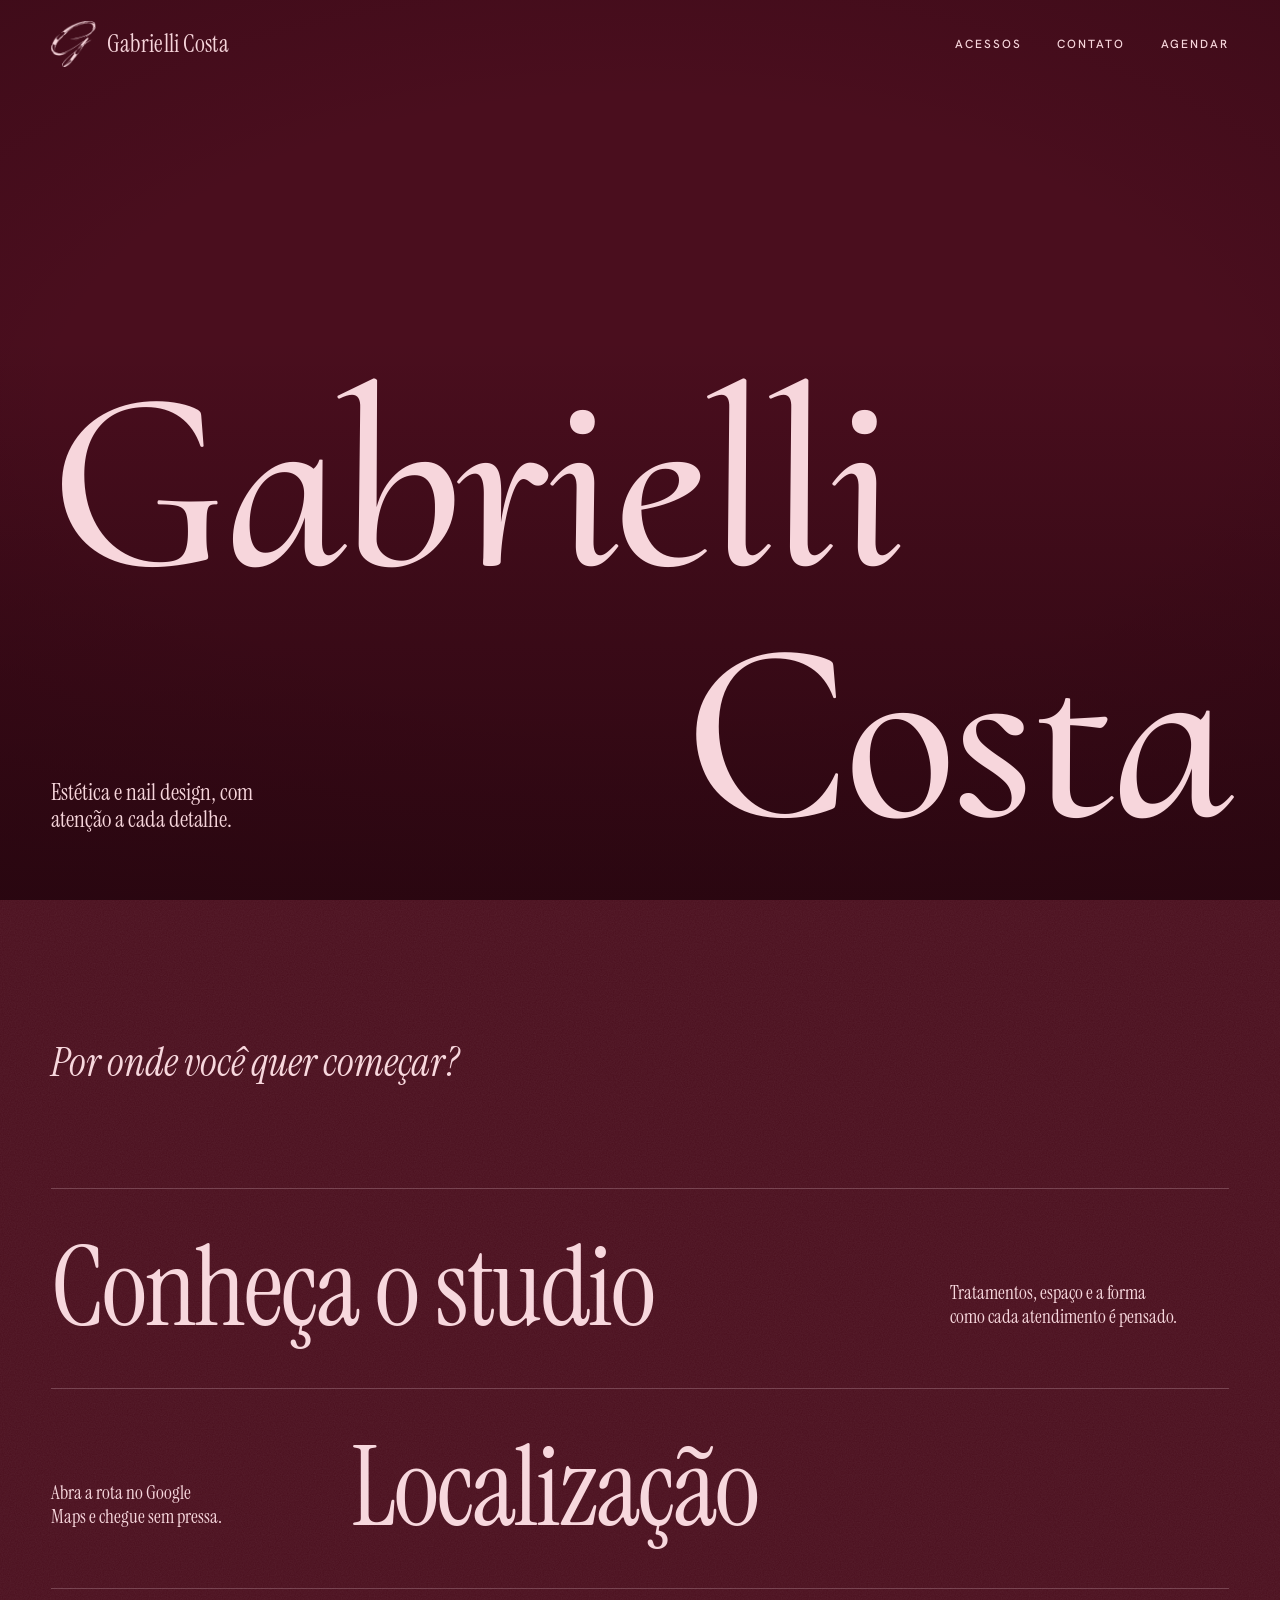
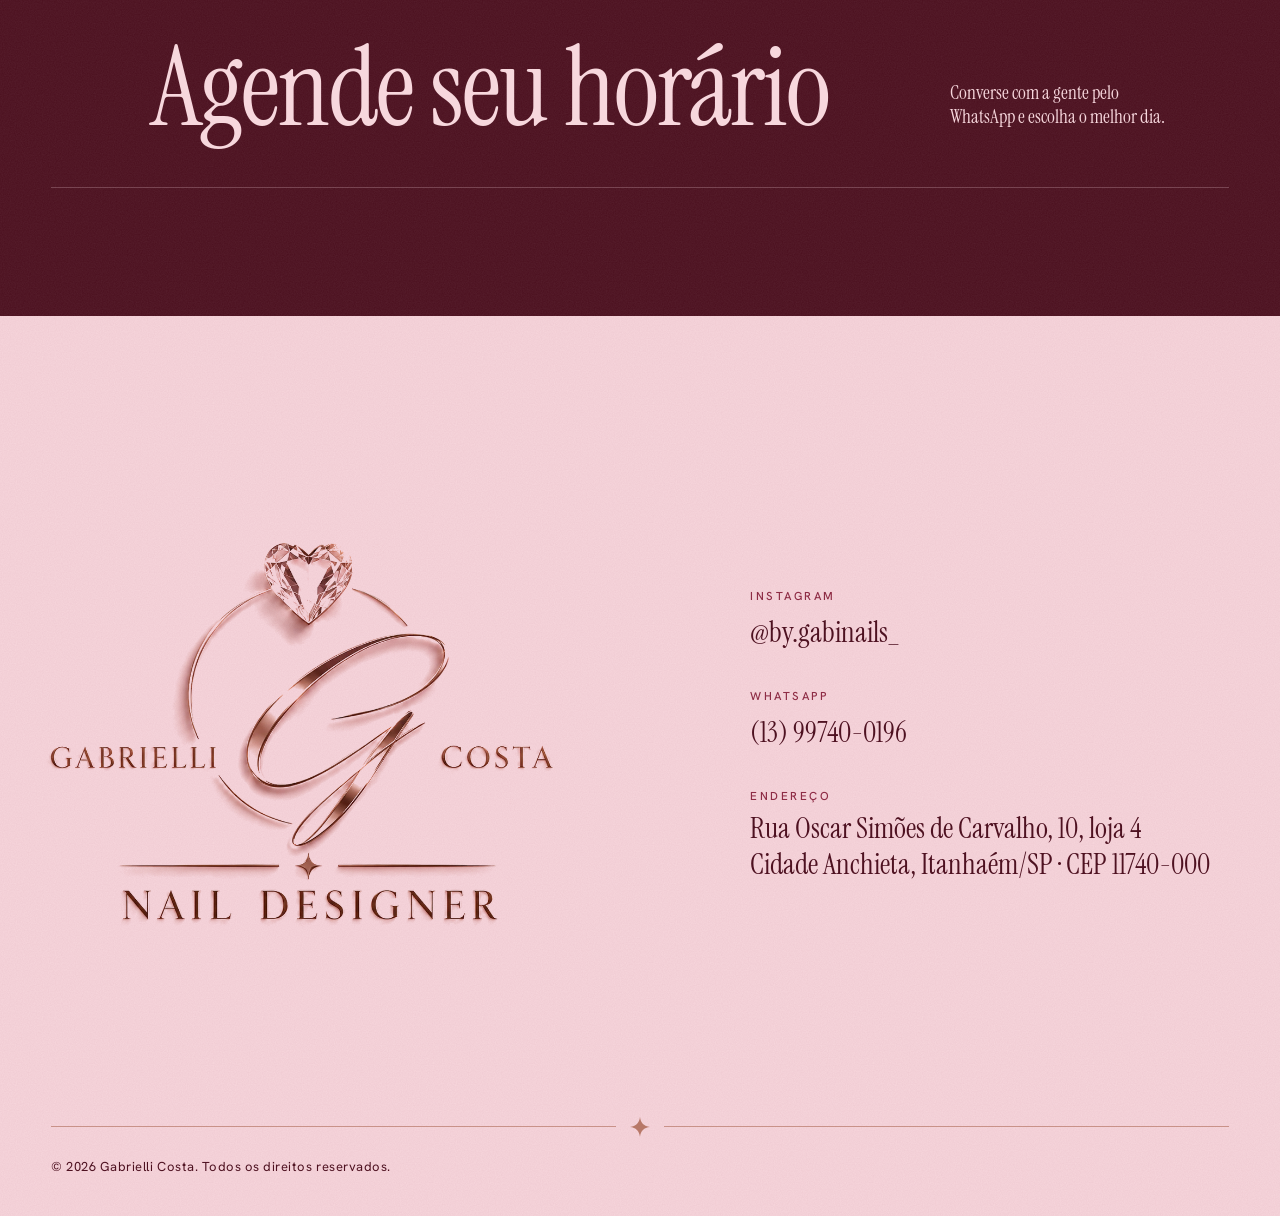
==== commit fb6bd001: "alterações para mobile" ====
--- a/site/index.html
+++ b/site/index.html
@@ -6,14 +6,19 @@
   <title>Gabrielli Costa | Clínica de estética</title>
   <meta name="description" content="Gabrielli Costa: estética e nail design com atenção a cada detalhe. Conheça a clínica, veja como chegar e agende seu horário.">
   <meta name="theme-color" content="#4B0F1E">
+  <meta name="color-scheme" content="dark">
+  <meta name="format-detection" content="telephone=no, address=no">
+  <meta name="mobile-web-app-capable" content="yes">
+  <meta name="apple-mobile-web-app-status-bar-style" content="black-translucent">
   <link rel="icon" type="image/png" href="assets/img/favicon.png">
+  <link rel="apple-touch-icon" href="assets/img/favicon.png">
 
   <link rel="preload" href="assets/fonts/cormorant-upright-latin-500-normal.woff2" as="font" type="font/woff2" crossorigin>
   <link rel="preload" href="assets/fonts/instrument-serif-latin-400-normal.woff2" as="font" type="font/woff2" crossorigin>
   <link rel="preload" href="assets/fonts/hanken-grotesk-latin-wght-normal.woff2" as="font" type="font/woff2" crossorigin>
   <link rel="preload" href="assets/fonts/instrument-serif-latin-400-italic.woff2" as="font" type="font/woff2" crossorigin>
   <link rel="stylesheet" href="style.css">
-   <link rel="stylesheet" href="studio.css">
+  <link rel="stylesheet" href="studio.css">
 
   <script src="assets/vendor/gsap.min.js" defer></script>
   <script src="assets/vendor/ScrollTrigger.min.js" defer></script>
@@ -24,10 +29,11 @@
 <body>
   <a class="skip-link" href="#acessos">Ir para o conteúdo</a>
 
-  <!-- Preloader: vídeo de tinta (sem loop: toca inteiro) + transição em tinta (ver script.js) -->
+  <!-- Preloader: vídeo de tinta (sem loop) + transição em tinta (ver script.js) -->
   <div class="preloader" aria-hidden="true">
     <video class="preloader__video" src="assets/preloader.mp4"
-           autoplay muted playsinline preload="auto" disablepictureinpicture></video>
+           autoplay muted playsinline webkit-playsinline preload="auto"
+           disablepictureinpicture disableremoteplayback></video>
     <div class="preloader__vignette"></div>
     <img class="preloader__logo" src="assets/img/logo-mark.png" alt="" width="40" height="41">
   </div>
@@ -58,7 +64,7 @@
     <!-- HERO: vídeo controlado pelo scroll -->
     <!-- Para o vídeo leve no celular, crie assets/hero-720.mp4 e acrescente data-src-mobile="assets/hero-720.mp4" na tag <video> -->
     <section class="hero" id="inicio" aria-label="Apresentação">
-      <video class="hero__video" muted playsinline preload="auto" tabindex="-1" aria-hidden="true"
+      <video class="hero__video" muted playsinline webkit-playsinline preload="auto" tabindex="-1" aria-hidden="true"
              disablepictureinpicture disableremoteplayback>
         <source src="assets/hero.mp4" type="video/mp4">
       </video>
@@ -98,7 +104,7 @@
 
         <li class="path path--2">
           <!-- TROCAR: consulta do Google Maps (query = endereço completo, com espaços como +) -->
-          <a href="https://www.google.com/maps/search/?api=1&amp;query=Endere%C3%A7o+da+cl%C3%ADnica" target="_blank" rel="noopener noreferrer">
+          <a href="https://www.google.com/maps/search/?api=1&amp;query=Rua+Oscar+Sim%C3%B5es+de+Carvalho+10+Itanha%C3%A9m+SP" target="_blank" rel="noopener noreferrer">
             <span class="path__title">Localização<svg class="spark" aria-hidden="true"><use href="#spark"/></svg></span>
             <span class="path__note">Abra a rota no Google Maps e chegue sem pressa.<span class="sr-only"> (abre em nova aba)</span></span>
           </a>
@@ -124,17 +130,14 @@
       <ul class="footer__contacts">
         <li>
           <span class="footer__label">Instagram</span>
-          <!-- TROCAR: perfil real -->
           <a href="https://www.instagram.com/by.gabinails_" target="_blank" rel="noopener noreferrer">@by.gabinails_<span class="sr-only"> (abre em nova aba)</span></a>
         </li>
         <li>
           <span class="footer__label">WhatsApp</span>
-          <!-- TROCAR: número real -->
           <a href="https://wa.me/5513997400196" target="_blank" rel="noopener noreferrer">(13) 99740-0196<span class="sr-only"> (abre em nova aba)</span></a>
         </li>
         <li>
           <span class="footer__label">Endereço</span>
-          <!-- TROCAR: endereço real -->
           <address>Rua Oscar Simões de Carvalho, 10, loja 4<br>Cidade Anchieta, Itanhaém/SP · CEP 11740-000</address>
         </li>
       </ul>
--- a/site/style.css
+++ b/site/style.css
@@ -1,15 +1,8 @@
 /* ==========================================================================
-   Gabrielli Costa — estilos
+   Gabrielli Costa — estilos (revisão mobile)
    Paleta: vinho → rosa + ouro rosé do logotipo.
-
-   Sistema tipográfico (2 famílias, 3 arquivos):
-   · Cormorant Upright 500 (caligráfica, vertical) — somente o nome na hero.
-   · Instrument Serif (regular + itálico) — títulos, frases de destaque,
-     marca e contatos. Itálico da mesma família: a troca no hover não muda
-     de "voz", só de ênfase.
-   · Hanken Grotesk (variável, 100–900) — navegação, rótulos e textos menores.
-   · Frase de abertura e notas dos acessos: Instrument Serif, em corpo de leitura.
-   Toda decisão tipográfica passa pelos tokens abaixo (:root).
+   Fontes: Cormorant Upright (nome na hero), Instrument Serif (títulos),
+   Hanken Grotesk (navegação e rótulos). Tudo passa pelos tokens em :root.
    ========================================================================== */
 
 /* ---------- Fontes (auto-hospedadas) ---------- */
@@ -45,21 +38,18 @@
   --blush:  #F7D6DC;
   --gold:   #B97A68;
 
-  /* Famílias */
   --font-display: "Instrument Serif", "Bodoni 72", Didot, "Times New Roman", serif;
   --font-hero:    "Cormorant Upright", "Cormorant Garamond", Didot, "Times New Roman", serif;
   --font-text:    "Hanken Grotesk", "Avenir Next", "Segoe UI", system-ui, sans-serif;
 
-  /* Pesos */
-  --w-display: 400;   /* Instrument Serif só existe em 400: nada de negrito sintético */
+  --w-display: 400;
   --w-text:    400;
   --w-label:   500;
 
-  /* Escala (fluida) */
   --fs-hero:    clamp(4.6rem, min(20vw, 36svh), 22rem);
-  --fs-display: clamp(3rem, 8.6vw, 9.4rem);       /* títulos dos acessos */
-  --fs-quote:   clamp(2.4rem, 5.8vw, 5.6rem);     /* frase de fechamento do hero */
-  --fs-intro:   clamp(1.85rem, 3.1vw, 2.9rem);    /* subtítulo da seção */
+  --fs-display: clamp(3rem, 8.6vw, 9.4rem);
+  --fs-quote:   clamp(2.4rem, 5.8vw, 5.6rem);
+  --fs-intro:   clamp(1.85rem, 3.1vw, 2.9rem);
   --fs-brand:   clamp(1.3rem, 1.9vw, 1.65rem);
   --fs-contact: clamp(1.5rem, 2.3vw, 2.25rem);
   --fs-lead:    clamp(1.4rem, 1.8vw, 1.75rem);
@@ -69,14 +59,12 @@
   --fs-label:   0.72rem;
   --fs-small:   0.8125rem;
 
-  /* Alturas de linha */
   --lh-hero:    0.88;
   --lh-display: 0.98;
   --lh-quote:   1.04;
   --lh-intro:   1.12;
   --lh-text:    1.6;
 
-  /* Espaçamento entre letras */
   --ls-hero:    -0.01em;
   --ls-display: -0.018em;
   --ls-quote:   -0.01em;
@@ -84,17 +72,32 @@
   --ls-label:   0.22em;
   --ls-small:   0.04em;
 
+  /* Áreas seguras (notch, barra de gestos) */
+  --safe-t: env(safe-area-inset-top, 0px);
+  --safe-r: env(safe-area-inset-right, 0px);
+  --safe-b: env(safe-area-inset-bottom, 0px);
+  --safe-l: env(safe-area-inset-left, 0px);
+
   --pad: clamp(1.25rem, 4vw, 4rem);
+  --pad-l: calc(var(--pad) + var(--safe-l));
+  --pad-r: calc(var(--pad) + var(--safe-r));
   --gap: clamp(0.75rem, 1.6vw, 1.5rem);
   --ease: cubic-bezier(0.2, 0.7, 0.2, 1);
   --header-h: clamp(4rem, 7vw, 5.5rem);
+  --header-top: calc(var(--header-h) + var(--safe-t));
 }
 
 /* ---------- Base ---------- */
 *, *::before, *::after { box-sizing: border-box; }
 
-html { -webkit-text-size-adjust: 100%; background: var(--ink); }
-html.is-locked { overflow: hidden; }
+html {
+  -webkit-text-size-adjust: 100%; text-size-adjust: 100%;
+  -webkit-tap-highlight-color: transparent;
+  overscroll-behavior-y: none;
+  background: var(--ink);
+}
+html.is-locked, html.is-locked body { overflow: hidden; }
+html.is-locked body { touch-action: none; }
 html.lenis, html.lenis body { height: auto; }
 .lenis.lenis-smooth { scroll-behavior: auto !important; }
 
@@ -108,6 +111,7 @@
   line-height: var(--lh-text);
   font-kerning: normal;
   font-synthesis: none;
+  overflow-x: hidden;
   -webkit-font-smoothing: antialiased;
   -moz-osx-font-smoothing: grayscale;
   text-rendering: optimizeLegibility;
@@ -117,7 +121,7 @@
 ul { list-style: none; margin: 0; padding: 0; }
 h1, h2, p { margin: 0; }
 address { font-style: normal; }
-a { color: inherit; }
+a { color: inherit; touch-action: manipulation; }
 
 :focus-visible { outline: 2px solid var(--blush); outline-offset: 4px; }
 
@@ -128,21 +132,21 @@
 .sprite { position: absolute; width: 0; height: 0; overflow: hidden; }
 
 .skip-link {
-  position: fixed; left: var(--pad); top: 0.75rem; z-index: 300;
+  position: fixed; left: var(--pad-l); top: calc(0.75rem + var(--safe-t)); z-index: 300;
   padding: 0.6rem 1rem; background: var(--blush); color: var(--ink);
   font-size: var(--fs-small); font-weight: var(--w-label); letter-spacing: 0.02em;
   text-decoration: none;
-  transform: translateY(-200%);
+  transform: translateY(-300%);
 }
 .skip-link:focus { transform: none; }
 
-/* ---------- Preloader: vídeo + vinheta + logo ---------- */
+/* ---------- Preloader ---------- */
 .preloader { position: fixed; inset: 0; z-index: 200; background: var(--ink); overflow: hidden; will-change: transform; }
 .preloader__video {
   position: absolute; inset: 0; width: 100%; height: 100%; max-width: none;
   object-fit: cover; object-position: center;
 }
-.preloader__vignette { /* mesma vinheta da hero; película de vinho removida para manter a cor do vídeo (#410C1A) */
+.preloader__vignette {
   position: absolute; inset: 0; pointer-events: none;
   background:
     linear-gradient(to top, rgba(36, 5, 14, 0.78) 0%, rgba(36, 5, 14, 0.38) 34%, rgba(36, 5, 14, 0) 62%),
@@ -151,12 +155,10 @@
 .preloader__logo {
   position: absolute; left: 50%; top: 50%;
   width: auto; height: clamp(4.5rem, 13vw, 8.5rem);
-  opacity: 0; /* centralizado via GSAP (xPercent/yPercent) */
-  will-change: transform, opacity; /* sem filter: drop-shadow, que repinta a cada quadro e engasga */
-}
-
-/* Saída: a tinta continua escorrendo para baixo e revela a hero.
-   A máscara (borda com dedos de tinta) desce junto; --my é animada pelo GSAP. */
+  opacity: 0;
+  will-change: transform, opacity;
+}
+
 .preloader.is-pouring {
   -webkit-mask-image: url("assets/img/drip-mask.svg");
           mask-image: url("assets/img/drip-mask.svg");
@@ -171,8 +173,8 @@
 /* ---------- Header ---------- */
 .site-header {
   position: fixed; inset: 0 0 auto 0; z-index: 50;
-  height: var(--header-h);
-  padding: 0 var(--pad);
+  height: var(--header-top);
+  padding: var(--safe-t) var(--pad-r) 0 var(--pad-l);
   display: flex; align-items: center; justify-content: space-between; gap: 1rem;
   color: var(--blush);
   transition: color 0.5s var(--ease);
@@ -182,7 +184,7 @@
 .site-header.is-on-light { color: var(--ink); }
 .site-header.is-on-light .brand__mark { filter: brightness(0.28) saturate(2.2) hue-rotate(-12deg); }
 
-.brand { display: inline-flex; align-items: center; gap: 0.7rem; text-decoration: none; }
+.brand { display: inline-flex; align-items: center; gap: 0.7rem; min-height: 44px; text-decoration: none; }
 .brand__mark { width: auto; object-fit: contain; height: clamp(2.1rem, 3.6vw, 2.9rem); transition: filter 0.5s var(--ease); }
 .brand__name {
   font-family: var(--font-display);
@@ -193,7 +195,8 @@
 
 .nav ul { display: flex; gap: clamp(1.1rem, 2.8vw, 2.75rem); }
 .nav a {
-  position: relative; display: inline-block; padding: 0.4rem 0;
+  position: relative; display: inline-flex; align-items: center;
+  min-height: 44px; padding: 0.4rem 0;
   font-size: var(--fs-nav);
   font-weight: var(--w-label);
   letter-spacing: var(--ls-nav);
@@ -201,11 +204,14 @@
   text-decoration: none;
 }
 .nav a::after {
-  content: ""; position: absolute; left: 0; right: 0; bottom: 0.1rem; height: 1px;
+  content: ""; position: absolute; left: 0; right: 0; bottom: 0.55rem; height: 1px;
   background: currentColor; transform: scaleX(0); transform-origin: right;
   transition: transform 0.6s var(--ease);
 }
-.nav a:hover::after, .nav a:focus-visible::after { transform: scaleX(1); transform-origin: left; }
+@media (hover: hover) {
+  .nav a:hover::after { transform: scaleX(1); transform-origin: left; }
+}
+.nav a:focus-visible::after { transform: scaleX(1); transform-origin: left; }
 
 /* ---------- Hero ---------- */
 .hero {
@@ -228,7 +234,6 @@
 
 .hero__tint { position: absolute; inset: 0; background: var(--ink); opacity: 0.3; }
 
-/* Vinheta: escurece as bordas e a base, onde fica o nome, sem custo de animação */
 .hero__vignette {
   position: absolute; inset: 0; pointer-events: none;
   background:
@@ -238,7 +243,7 @@
 
 .hero__content {
   position: absolute; inset: 0;
-  padding: var(--header-h) var(--pad) clamp(1.25rem, 3vw, 2.5rem);
+  padding: var(--header-top) var(--pad-r) calc(clamp(1.25rem, 3vw, 2.5rem) + var(--safe-b)) var(--pad-l);
   display: flex; flex-direction: column; justify-content: flex-end;
 }
 
@@ -261,14 +266,13 @@
   line-height: var(--lh-hero);
   letter-spacing: var(--ls-hero);
 }
-/* margem lateral generosa: terminais e floreios podem passar do traçado das letras */
 .hero__line { display: block; overflow: hidden; padding: 0.04em 0.18em 0.06em; margin: 0 -0.18em; }
 .hero__line--right { text-align: right; }
 .hero__line-inner { display: inline-block; }
 .ch { display: inline-block; }
 
 .hero__closing {
-  position: absolute; left: var(--pad); top: 46%;
+  position: absolute; left: var(--pad-l); top: 46%;
   max-width: 10em;
   font-family: var(--font-display); font-style: italic; font-weight: var(--w-display);
   font-size: var(--fs-quote);
@@ -279,7 +283,7 @@
 }
 
 .hero__cue {
-  position: absolute; right: var(--pad); top: 50%;
+  position: absolute; right: var(--pad-r); top: 50%;
   transform: translateY(-50%);
   display: flex; align-items: stretch; gap: 0.9rem;
   height: min(34vh, 18rem);
@@ -308,7 +312,7 @@
   .hero__video { opacity: 1; }
   .hero__cue { display: none; }
   .preloader { display: none; }
-  html.is-locked { overflow: auto; }
+  html.is-locked, html.is-locked body { overflow: auto; touch-action: auto; }
 }
 
 .hero.is-static .hero__cue,
@@ -317,7 +321,7 @@
 
 @media (min-width: 820px) {
   .hero__lead {
-    position: absolute; left: var(--pad);
+    position: absolute; left: var(--pad-l);
     bottom: clamp(2rem, 5.2vw, 5.5rem);
     margin: 0;
   }
@@ -326,14 +330,23 @@
 /* ---------- Acessos ---------- */
 .paths {
   position: relative;
-  padding: clamp(5rem, 11vw, 10rem) var(--pad) clamp(5rem, 10vw, 9rem);
+  padding: clamp(5rem, 11vw, 10rem) var(--pad-r) clamp(5rem, 10vw, 9rem) var(--pad-l);
   background: var(--ink);
   color: var(--blush);
   transition: background-color 0.8s var(--ease);
 }
-.paths:has(.path--1 a:is(:hover, :focus-visible)) { background-color: var(--wine); }
-.paths:has(.path--2 a:is(:hover, :focus-visible)) { background-color: var(--garnet); }
-.paths:has(.path--3 a:is(:hover, :focus-visible)) { background-color: var(--berry); }
+/* Mouse: hover. Toque: estado ativo (evita "hover preso" depois do toque) */
+@media (hover: hover) {
+  .paths:has(.path--1 a:is(:hover, :focus-visible)) { background-color: var(--wine); }
+  .paths:has(.path--2 a:is(:hover, :focus-visible)) { background-color: var(--garnet); }
+  .paths:has(.path--3 a:is(:hover, :focus-visible)) { background-color: var(--berry); }
+}
+@media (hover: none) {
+  .paths { transition-duration: 0.25s; }
+  .paths:has(.path--1 a:active) { background-color: var(--wine); }
+  .paths:has(.path--2 a:active) { background-color: var(--garnet); }
+  .paths:has(.path--3 a:active) { background-color: var(--berry); }
+}
 
 .paths__intro {
   max-width: 12em;
@@ -412,12 +425,18 @@
   }
   .path a:hover .spark, .path a:focus-visible .spark { transform: scale(1) rotate(0); }
 }
-.path a:active .path__title { font-style: italic; }
+/* Toque: feedback imediato e curto */
+@media (hover: none) {
+  .path a::before, .path__title, .path__title .spark { transition-duration: 0.3s; }
+  .path a:active::before { transform: scaleX(1); }
+  .path a:active .path__title { font-style: italic; }
+  .path a:active .spark { transform: scale(1) rotate(0); }
+}
 .path a:focus-visible { outline-offset: -4px; }
 
 @media (max-width: 759px) {
   .path a { display: block; }
-  .path__title { display: block; font-size: clamp(3rem, 14vw, 4.6rem); }
+  .path__title { display: block; font-size: clamp(2.8rem, 13.5vw, 4.6rem); }
   .path__note { display: block; margin-top: 1.1rem; padding-bottom: 0; max-width: 18em; }
   .path--2 a { padding-left: 11vw; }
   .path--3 a { padding-left: 4vw; }
@@ -427,10 +446,10 @@
 /* ---------- Rodapé ---------- */
 .site-footer {
   position: relative;
-  /* ocupa a tela inteira: o conteúdo fica centralizado e o © colado na base */
   display: flex; flex-direction: column;
   min-height: 100vh; min-height: 100svh;
-  padding: calc(var(--header-h) + clamp(1.5rem, 4vw, 4rem)) var(--pad) clamp(1.5rem, 3vw, 2.5rem);
+  padding: calc(var(--header-top) + clamp(1.5rem, 4vw, 4rem)) var(--pad-r)
+           calc(clamp(1.5rem, 3vw, 2.5rem) + var(--safe-b)) var(--pad-l);
   background: var(--blush);
   color: var(--ink);
 }
@@ -457,12 +476,16 @@
   line-height: 1.2;
   letter-spacing: 0;
   text-decoration: none;
+  overflow-wrap: anywhere;
 }
 .footer__contacts a {
-  background: linear-gradient(currentColor, currentColor) 0 100% / 0 1px no-repeat;
+  display: inline-block; padding: 0.2rem 0;
+  background: linear-gradient(currentColor, currentColor) 0 calc(100% - 0.2rem) / 0 1px no-repeat;
   transition: background-size 0.7s var(--ease);
 }
-.footer__contacts a:hover, .footer__contacts a:focus-visible { background-size: 100% 1px; }
+.footer__contacts a:focus-visible { background-size: 100% 1px; }
+@media (hover: hover) { .footer__contacts a:hover { background-size: 100% 1px; } }
+@media (hover: none)  { .footer__contacts a:active { background-size: 100% 1px; } }
 
 .footer__legal { margin-top: clamp(3.5rem, 8vw, 7rem); }
 .footer__rule { display: flex; align-items: center; gap: 0.9rem; margin-bottom: 1.25rem; color: var(--gold); }
@@ -472,7 +495,7 @@
 
 @media (max-width: 819px) {
   .footer__brand, .footer__contacts { grid-column: 1 / -1; }
-  .footer__brand img { max-width: 26rem; margin-left: 0; }
+  .footer__brand img { max-width: min(26rem, 80vw); margin-left: 0; }
 }
 
 /* Granulação sutil */
@@ -492,14 +515,42 @@
 /* ---------- Mobile: header e hero ---------- */
 @media (max-width: 559px) {
   :root {
-    --fs-hero: min(26vw, 28svh);
+    /* "Gabrielli" (9 letras) precisa caber na largura útil da tela */
+    --fs-hero: min(22.5vw, 26svh);
+    --fs-lead: clamp(1.25rem, 5.4vw, 1.5rem);
+    --fs-quote: clamp(2.2rem, 10.5vw, 3.2rem);
     --ls-nav: 0.1em;
   }
   .brand__name { display: none; }
-  .nav ul { gap: 1rem; }
-  .hero__cue { right: 0.75rem; height: 26vh; }
+  .nav ul { gap: 0.25rem; }
+  .nav a { padding: 0.4rem 0.6rem; }
+  .nav a::after { left: 0.6rem; right: 0.6rem; }
+  .hero__cue { right: calc(0.75rem + var(--safe-r)); height: 26vh; }
   .hero__cue-text { display: none; }
-  .hero__closing { top: 40%; }
+  .hero__closing { top: 40%; max-width: 9em; }
+  .hero__lead { max-width: 15em; }
+}
+
+/* Celular deitado: pouca altura útil */
+@media (max-height: 520px) and (orientation: landscape) {
+  :root {
+    --fs-hero: min(14vw, 30svh);
+    --fs-lead: 1.1rem;
+    --fs-quote: clamp(1.8rem, 5vw, 2.6rem);
+    --header-h: 3.25rem;
+  }
+  .hero { min-height: 0; }
+  .hero__lead { margin-bottom: 0.6rem; max-width: 24em; }
+  .hero__closing { top: 30%; }
+  .hero__cue { height: 40vh; }
+  .site-footer { min-height: 0; }
+  .paths { padding-top: 4rem; padding-bottom: 4rem; }
+}
+
+/* Telas muito estreitas */
+@media (max-width: 359px) {
+  .nav a { padding: 0.4rem 0.4rem; font-size: 0.68rem; }
+  .path__title { font-size: 2.6rem; }
 }
 
 /* ---------- Movimento reduzido ---------- */
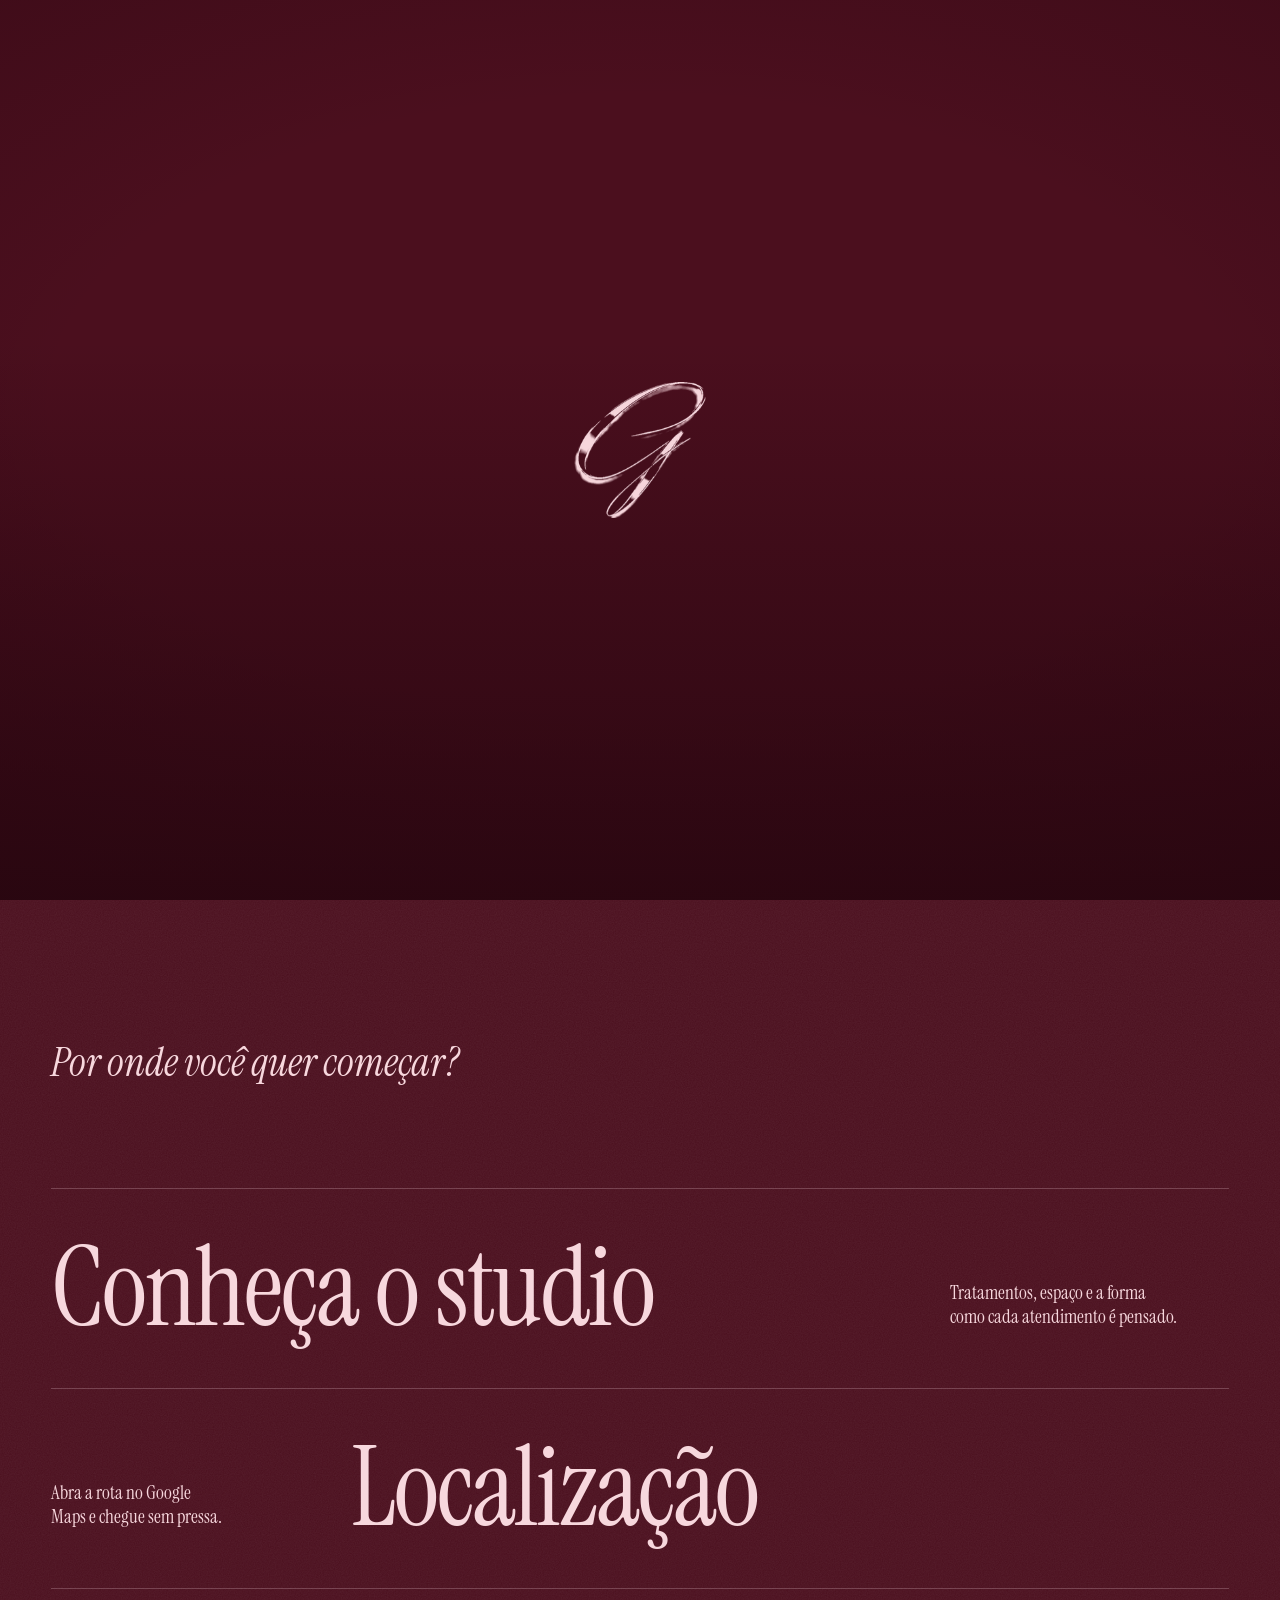
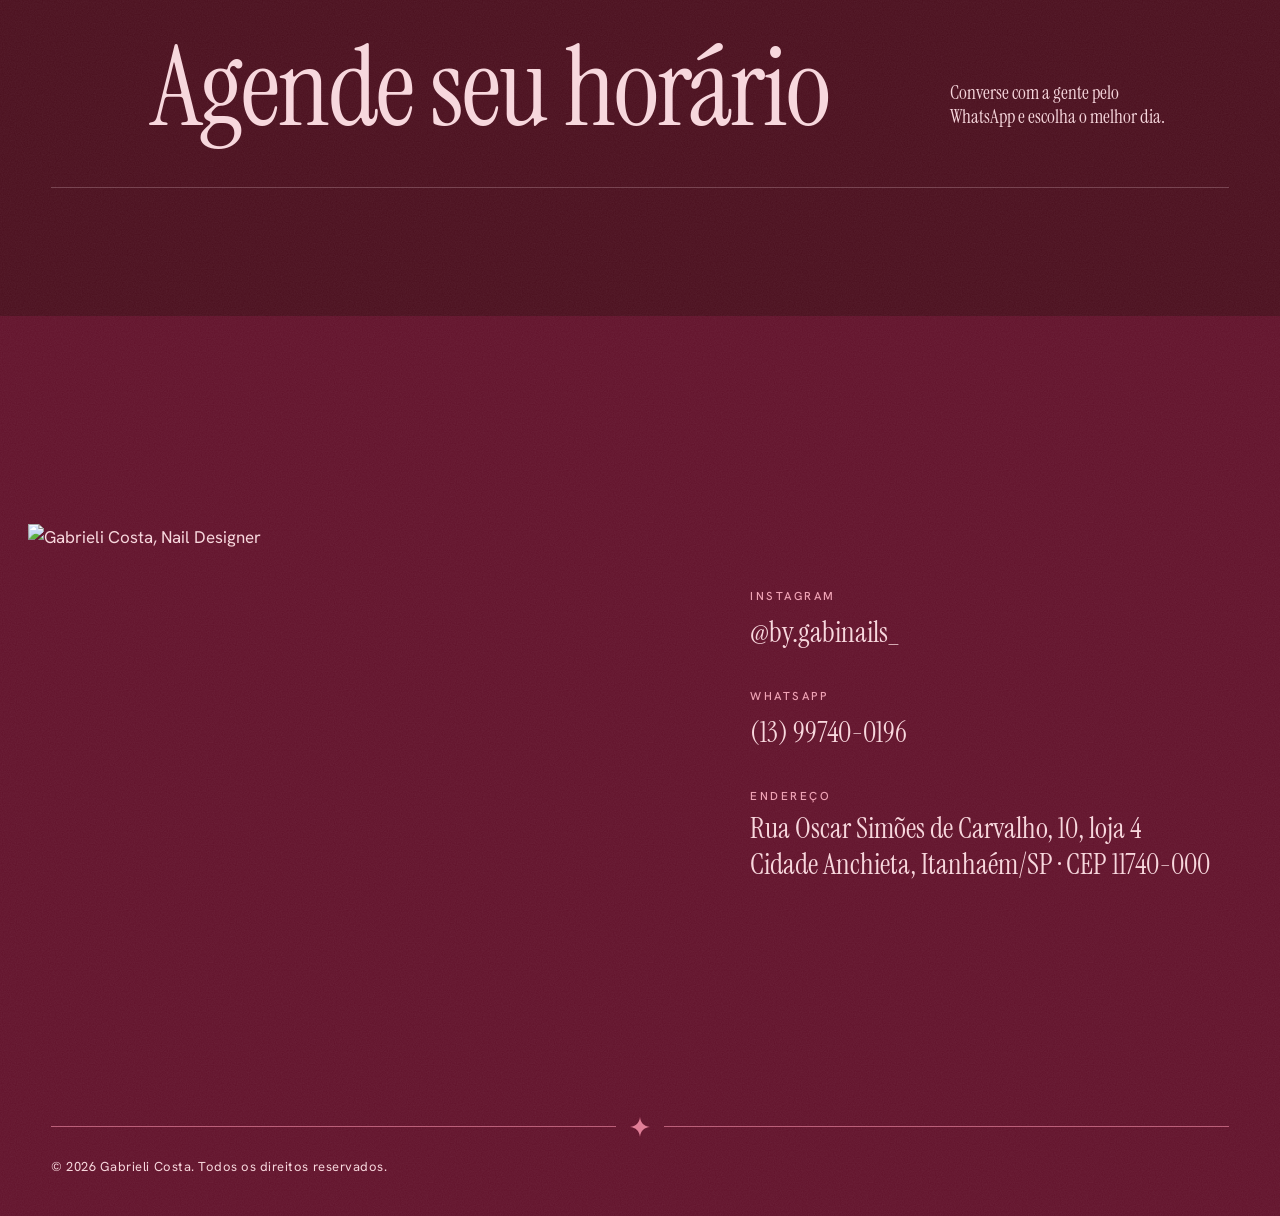
==== commit 68bd9f95: "alterações para mobile" ====
--- a/site/index.html
+++ b/site/index.html
@@ -3,8 +3,8 @@
 <head>
   <meta charset="utf-8">
   <meta name="viewport" content="width=device-width, initial-scale=1, viewport-fit=cover">
-  <title>Gabrielli Costa | Clínica de estética</title>
-  <meta name="description" content="Gabrielli Costa: estética e nail design com atenção a cada detalhe. Conheça a clínica, veja como chegar e agende seu horário.">
+  <title>Gabrieli Costa | Clínica de estética</title>
+  <meta name="description" content="Gabrieli Costa: estética e nail design com atenção a cada detalhe. Conheça a clínica, veja como chegar e agende seu horário.">
   <meta name="theme-color" content="#4B0F1E">
   <meta name="color-scheme" content="dark">
   <meta name="format-detection" content="telephone=no, address=no">
@@ -18,21 +18,20 @@
   <link rel="preload" href="assets/fonts/hanken-grotesk-latin-wght-normal.woff2" as="font" type="font/woff2" crossorigin>
   <link rel="preload" href="assets/fonts/instrument-serif-latin-400-italic.woff2" as="font" type="font/woff2" crossorigin>
   <link rel="stylesheet" href="style.css">
-  <link rel="stylesheet" href="studio.css">
 
-  <script src="assets/vendor/gsap.min.js" defer></script>
-  <script src="assets/vendor/ScrollTrigger.min.js" defer></script>
-  <script src="assets/vendor/lenis.min.js" defer></script>
+  <!-- GSAP, ScrollTrigger e Lenis são carregados pelo script.js, só no computador.
+       No celular nenhum deles é baixado. -->
   <script src="script.js" defer></script>
 </head>
 
 <body>
   <a class="skip-link" href="#acessos">Ir para o conteúdo</a>
 
-  <!-- Preloader: vídeo de tinta (sem loop) + transição em tinta (ver script.js) -->
+  <!-- Preloader. O vídeo só é carregado no computador (data-src, ver script.js).
+       No celular aparece apenas a marca com fade. -->
   <div class="preloader" aria-hidden="true">
-    <video class="preloader__video" src="assets/preloader.mp4"
-           autoplay muted playsinline webkit-playsinline preload="auto"
+    <video class="preloader__video" data-src="assets/preloader.mp4"
+           muted playsinline webkit-playsinline preload="none"
            disablepictureinpicture disableremoteplayback></video>
     <div class="preloader__vignette"></div>
     <img class="preloader__logo" src="assets/img/logo-mark.png" alt="" width="40" height="41">
@@ -46,28 +45,25 @@
   </svg>
 
   <header class="site-header">
-    <a class="brand" href="#inicio" aria-label="Gabrielli Costa, voltar ao início">
+    <a class="brand" href="#inicio" aria-label="Gabrieli Costa, voltar ao início">
       <img class="brand__mark" src="assets/img/logo-mark.png" alt="" width="40" height="41">
-      <span class="brand__name">Gabrielli Costa</span>
+      <span class="brand__name">Gabrieli Costa</span>
     </a>
     <nav class="nav" aria-label="Principal">
       <ul>
         <li><a href="#acessos">Acessos</a></li>
         <li><a href="#contato">Contato</a></li>
-        <!-- TROCAR: número real do WhatsApp (formato 55 + DDD + número) -->
         <li><a href="https://wa.me/551397400196?text=Ol%C3%A1%21%20Gostaria%20de%20agendar%20um%20hor%C3%A1rio." target="_blank" rel="noopener noreferrer">Agendar<span class="sr-only"> (abre em nova aba)</span></a></li>
       </ul>
     </nav>
   </header>
 
   <main>
-    <!-- HERO: vídeo controlado pelo scroll -->
-    <!-- Para o vídeo leve no celular, crie assets/hero-720.mp4 e acrescente data-src-mobile="assets/hero-720.mp4" na tag <video> -->
+    <!-- HERO. Computador: vídeo controlado pelo scroll (src entra via script.js, a partir de data-src).
+         Celular: sem vídeo, o <video> é removido e o fundo é um degradê em CSS. -->
     <section class="hero" id="inicio" aria-label="Apresentação">
-      <video class="hero__video" muted playsinline webkit-playsinline preload="auto" tabindex="-1" aria-hidden="true"
-             disablepictureinpicture disableremoteplayback>
-        <source src="assets/hero.mp4" type="video/mp4">
-      </video>
+      <video class="hero__video" data-src="assets/hero.mp4" muted playsinline webkit-playsinline preload="none" tabindex="-1" aria-hidden="true"
+             disablepictureinpicture disableremoteplayback></video>
       <div class="hero__tint"></div>
       <div class="hero__vignette"></div>
 
@@ -75,7 +71,7 @@
         <p class="hero__lead"><span>Estética e nail design, com atenção a cada detalhe.</span></p>
 
         <h1 class="hero__title">
-          <span class="hero__line"><span class="hero__line-inner">Gabrielli</span></span>
+          <span class="hero__line"><span class="hero__line-inner">Gabrieli</span></span>
           <span class="hero__line hero__line--right"><span class="hero__line-inner">Costa</span></span>
         </h1>
 
@@ -103,7 +99,6 @@
         </li>
 
         <li class="path path--2">
-          <!-- TROCAR: consulta do Google Maps (query = endereço completo, com espaços como +) -->
           <a href="https://www.google.com/maps/search/?api=1&amp;query=Rua+Oscar+Sim%C3%B5es+de+Carvalho+10+Itanha%C3%A9m+SP" target="_blank" rel="noopener noreferrer">
             <span class="path__title">Localização<svg class="spark" aria-hidden="true"><use href="#spark"/></svg></span>
             <span class="path__note">Abra a rota no Google Maps e chegue sem pressa.<span class="sr-only"> (abre em nova aba)</span></span>
@@ -111,7 +106,6 @@
         </li>
 
         <li class="path path--3">
-          <!-- TROCAR: número real do WhatsApp -->
           <a href="https://wa.me/551397400196?text=Ol%C3%A1%21%20Gostaria%20de%20agendar%20um%20hor%C3%A1rio." target="_blank" rel="noopener noreferrer">
             <span class="path__title">Agende seu horário<svg class="spark" aria-hidden="true"><use href="#spark"/></svg></span>
             <span class="path__note">Converse com a gente pelo WhatsApp e escolha o melhor dia.<span class="sr-only"> (abre em nova aba)</span></span>
@@ -124,7 +118,7 @@
   <footer class="site-footer" id="contato">
     <div class="footer__grid">
       <div class="footer__brand">
-        <img src="assets/img/logo-gabrielli-costa.webp" alt="Gabrielli Costa, Nail Designer" width="1000" height="773" loading="lazy" decoding="async">
+        <img src="assets/img/logo-Gabrieli-costa.png" alt="Gabrieli Costa, Nail Designer" width="1000" height="773" loading="lazy" decoding="async">
       </div>
 
       <ul class="footer__contacts">
@@ -147,7 +141,7 @@
       <div class="footer__rule" aria-hidden="true">
         <i></i><svg><use href="#spark"/></svg><i></i>
       </div>
-      <p>© <span data-year>2026</span> Gabrielli Costa. Todos os direitos reservados.</p>
+      <p>© <span data-year>2026</span> Gabrieli Costa. Todos os direitos reservados.</p>
     </div>
   </footer>
 </body>
--- a/site/style.css
+++ b/site/style.css
@@ -37,6 +37,10 @@
   --petal:  #E07A94;
   --blush:  #F7D6DC;
   --gold:   #B97A68;
+
+  /* Rodapé (onde fica a logo) */
+  --bordo:        #62122B;
+  --bordo-label:  #EFA0B3;
 
   --font-display: "Instrument Serif", "Bodoni 72", Didot, "Times New Roman", serif;
   --font-hero:    "Cormorant Upright", "Cormorant Garamond", Didot, "Times New Roman", serif;
@@ -181,8 +185,9 @@
   pointer-events: none;
 }
 .site-header a { pointer-events: auto; }
-.site-header.is-on-light { color: var(--ink); }
-.site-header.is-on-light .brand__mark { filter: brightness(0.28) saturate(2.2) hue-rotate(-12deg); }
+/* Rodapé agora é bordô (escuro): o header continua claro sobre ele */
+.site-header.is-on-light { color: var(--blush); }
+.site-header.is-on-light .brand__mark { filter: none; }
 
 .brand { display: inline-flex; align-items: center; gap: 0.7rem; min-height: 44px; text-decoration: none; }
 .brand__mark { width: auto; object-fit: contain; height: clamp(2.1rem, 3.6vw, 2.9rem); transition: filter 0.5s var(--ease); }
@@ -335,17 +340,11 @@
   color: var(--blush);
   transition: background-color 0.8s var(--ease);
 }
-/* Mouse: hover. Toque: estado ativo (evita "hover preso" depois do toque) */
-@media (hover: hover) {
+/* Só mouse em tela grande: no celular não há troca de cor de fundo (mais leve) */
+@media (hover: hover) and (min-width: 769px) {
   .paths:has(.path--1 a:is(:hover, :focus-visible)) { background-color: var(--wine); }
   .paths:has(.path--2 a:is(:hover, :focus-visible)) { background-color: var(--garnet); }
   .paths:has(.path--3 a:is(:hover, :focus-visible)) { background-color: var(--berry); }
-}
-@media (hover: none) {
-  .paths { transition-duration: 0.25s; }
-  .paths:has(.path--1 a:active) { background-color: var(--wine); }
-  .paths:has(.path--2 a:active) { background-color: var(--garnet); }
-  .paths:has(.path--3 a:active) { background-color: var(--berry); }
 }
 
 .paths__intro {
@@ -443,17 +442,17 @@
   .path--3 .path__note { padding-top: 0; }
 }
 
-/* ---------- Rodapé ---------- */
+/* ---------- Rodapé (bordô) ---------- */
 .site-footer {
   position: relative;
   display: flex; flex-direction: column;
   min-height: 100vh; min-height: 100svh;
   padding: calc(var(--header-top) + clamp(1.5rem, 4vw, 4rem)) var(--pad-r)
            calc(clamp(1.5rem, 3vw, 2.5rem) + var(--safe-b)) var(--pad-l);
-  background: var(--blush);
-  color: var(--ink);
-}
-.site-footer :focus-visible { outline-color: var(--ink); }
+  background: var(--bordo);
+  color: var(--blush);
+}
+.site-footer :focus-visible { outline-color: var(--blush); }
 
 .footer__grid {
   display: grid; grid-template-columns: repeat(12, 1fr); column-gap: var(--gap);
@@ -468,7 +467,7 @@
   display: block; margin-bottom: 0.4rem;
   font-size: var(--fs-label); font-weight: var(--w-label);
   letter-spacing: var(--ls-label); text-transform: uppercase;
-  color: var(--garnet);
+  color: var(--bordo-label);
 }
 .footer__contacts a, .footer__contacts address {
   font-family: var(--font-display); font-weight: var(--w-display);
@@ -488,7 +487,7 @@
 @media (hover: none)  { .footer__contacts a:active { background-size: 100% 1px; } }
 
 .footer__legal { margin-top: clamp(3.5rem, 8vw, 7rem); }
-.footer__rule { display: flex; align-items: center; gap: 0.9rem; margin-bottom: 1.25rem; color: var(--gold); }
+.footer__rule { display: flex; align-items: center; gap: 0.9rem; margin-bottom: 1.25rem; color: var(--petal); }
 .footer__rule i { flex: 1; height: 1px; background: currentColor; opacity: 0.7; }
 .footer__rule svg { width: 20px; height: 20px; fill: currentColor; flex: none; }
 .footer__legal p { font-size: var(--fs-small); letter-spacing: var(--ls-small); }
@@ -498,18 +497,12 @@
   .footer__brand img { max-width: min(26rem, 80vw); margin-left: 0; }
 }
 
-/* Granulação sutil */
+/* Granulação sutil (clara nas duas seções escuras) */
 .paths::after, .site-footer::after {
   content: ""; position: absolute; inset: 0; pointer-events: none;
   background-size: 220px 220px;
-}
-.paths::after {
   opacity: 0.07;
   background-image: url("data:image/svg+xml,%3Csvg xmlns='http://www.w3.org/2000/svg' width='220' height='220'%3E%3Cfilter id='n'%3E%3CfeTurbulence type='fractalNoise' baseFrequency='.85' numOctaves='2' stitchTiles='stitch'/%3E%3CfeColorMatrix values='0 0 0 0 1 0 0 0 0 1 0 0 0 0 1 0 0 0 .9 0'/%3E%3C/filter%3E%3Crect width='100%25' height='100%25' filter='url(%23n)'/%3E%3C/svg%3E");
-}
-.site-footer::after {
-  opacity: 0.09;
-  background-image: url("data:image/svg+xml,%3Csvg xmlns='http://www.w3.org/2000/svg' width='220' height='220'%3E%3Cfilter id='n'%3E%3CfeTurbulence type='fractalNoise' baseFrequency='.85' numOctaves='2' stitchTiles='stitch'/%3E%3CfeColorMatrix values='0 0 0 0 .3 0 0 0 0 .06 0 0 0 0 .12 0 0 0 .9 0'/%3E%3C/filter%3E%3Crect width='100%25' height='100%25' filter='url(%23n)'/%3E%3C/svg%3E");
 }
 
 /* ---------- Mobile: header e hero ---------- */
@@ -560,4 +553,81 @@
     animation-duration: 0.01ms !important;
   }
   .path a:hover .path__title, .path a:focus-visible .path__title { transform: none; }
+}
+
+/* ==========================================================================
+   MOBILE LEVE (tela até 768px ou toque)
+   Sem vídeo, sem GSAP, sem granulação. Animações só com CSS (transform/opacity).
+   O script.js aplica as classes is-lite / is-show / is-out / is-ready / is-in.
+   ========================================================================== */
+@media (max-width: 768px), (pointer: coarse) {
+  body { text-rendering: auto; }
+
+  /* Preloader: só a marca aparecendo e sumindo (sem vídeo, sem máscara) */
+  .preloader { will-change: auto; }
+  .preloader__video, .preloader__vignette { display: none; }
+  .preloader__logo { transform: translate(-50%, -50%); will-change: auto; transition: opacity 0.6s ease; }
+  .preloader.is-show .preloader__logo { opacity: 1; }
+  .preloader.is-out { opacity: 0; transition: opacity 0.45s ease; }
+
+  /* Hero: fundo estático em degradê no lugar do vídeo */
+  .hero {
+    min-height: 30rem;
+    background:
+      radial-gradient(120% 70% at 82% 10%, rgba(178, 60, 89, 0.5) 0%, rgba(109, 29, 50, 0.5) 40%, rgba(75, 15, 30, 0) 75%),
+      var(--ink);
+  }
+  .hero__video, .hero__tint, .hero__vignette, .hero__cue, .hero__closing { display: none; }
+
+  /* Header: fundo sólido depois que a página rola, para não misturar com os títulos */
+  .site-header {
+    transition: color 0.5s var(--ease), opacity 0.9s ease 0.3s, background-color 0.3s ease;
+  }
+  .site-header.is-scrolled { background-color: rgba(75, 15, 30, 0.94); }
+
+  /* Entrada do título letra por letra (CSS) */
+  .ch {
+    transform: translateY(120%) rotate(7deg);
+    transform-origin: 0 100%;
+    transition: transform 1.1s var(--ease);
+  }
+  html.is-ready .ch { transform: none; }
+  .hero__lead > span {
+    transition: opacity 1s var(--ease) 0.5s, transform 1s var(--ease) 0.5s;
+  }
+  html:not(.is-ready) .hero__lead > span { opacity: 0; transform: translateY(14px); }
+
+  /* Acessos: espaçamento e entrada ao rolar (IntersectionObserver) */
+  .paths { padding-top: 4.5rem; padding-bottom: 4rem; }
+  .paths__intro { margin-bottom: 2.5rem; }
+  .path a { padding: 1.6rem 0 1.9rem; }
+  .path.reveal .path__title,
+  .path.reveal .path__note {
+    opacity: 0;
+    transform: translateY(18px);
+    transition: opacity 0.7s var(--ease), transform 0.7s var(--ease);
+  }
+  .path.reveal .path__note { transition-delay: 0.08s; }
+  .path.reveal.is-in .path__title,
+  .path.reveal.is-in .path__note { opacity: 1; transform: none; }
+
+  /* Rodapé: altura do conteúdo (sem tela cheia) e espaçamentos compactos */
+  .site-footer {
+    min-height: auto;
+    padding-top: calc(4rem + var(--safe-t));
+    padding-bottom: calc(1.75rem + var(--safe-b));
+  }
+  .footer__grid { flex: none; align-content: start; row-gap: 2.25rem; }
+  .footer__brand img { max-width: min(22rem, 78vw); margin-left: -3%; }
+  .footer__contacts { gap: 1.5rem; }
+  .footer__legal { margin-top: 3rem; }
+
+  /* Sem granulação (SVG de ruído pesa na GPU do celular) */
+  .paths::after, .site-footer::after { display: none; }
+}
+
+/* Sem JavaScript: tudo visível */
+@media (scripting: none) {
+  html:not(.is-ready) .hero__lead > span { opacity: 1; transform: none; }
+  .path.reveal .path__title, .path.reveal .path__note { opacity: 1; transform: none; }
 }
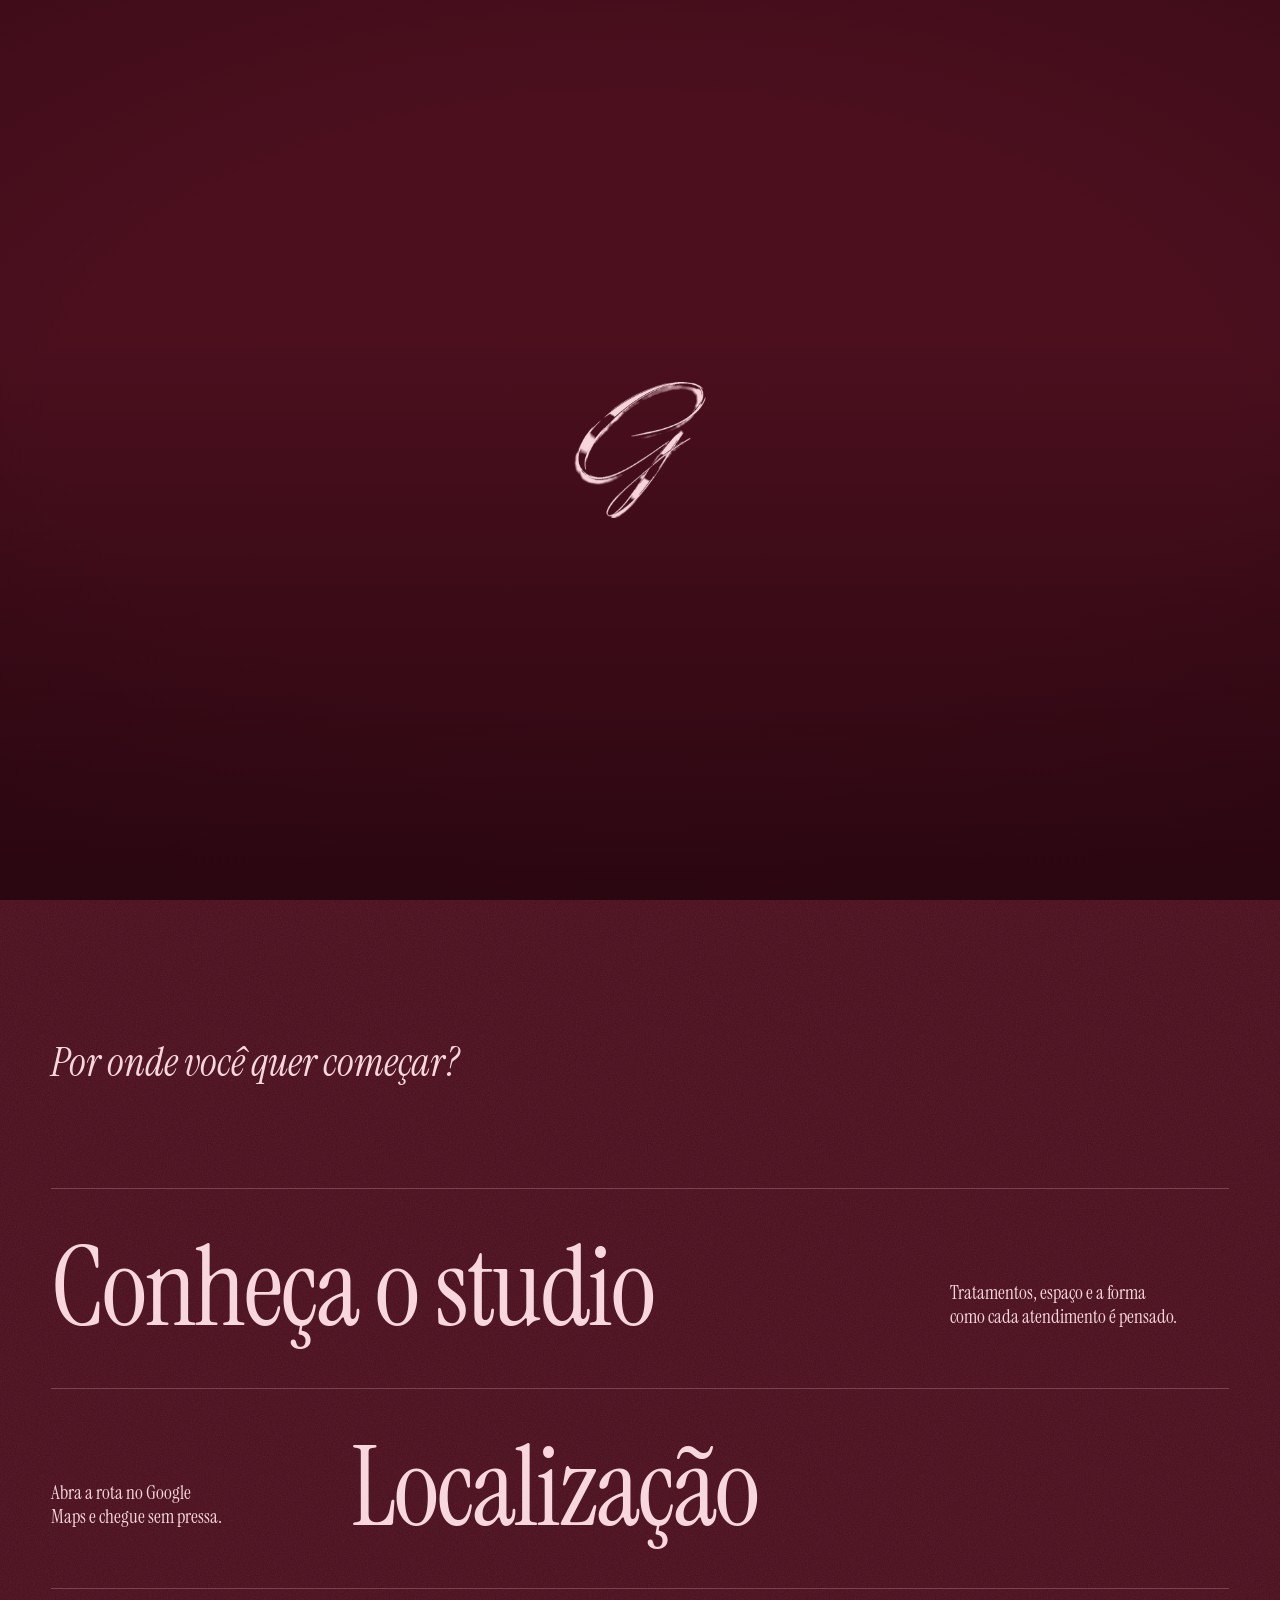
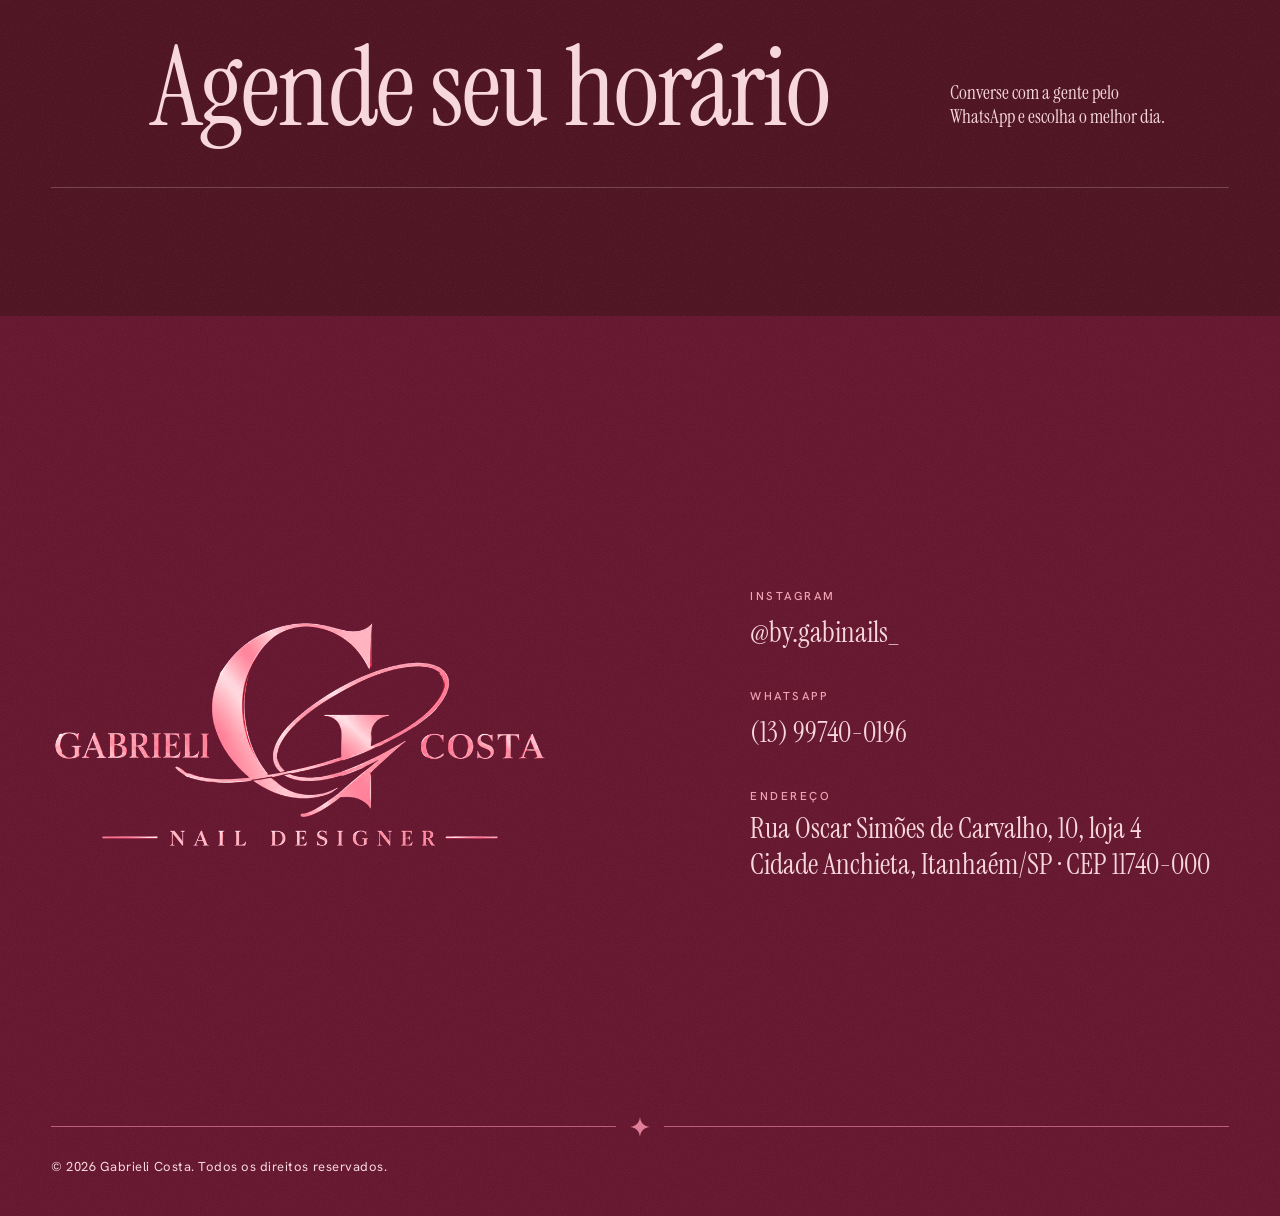
==== commit ef9c0001: "atualização de foto" ====
--- a/site/index.html
+++ b/site/index.html
@@ -118,7 +118,7 @@
   <footer class="site-footer" id="contato">
     <div class="footer__grid">
       <div class="footer__brand">
-        <img src="assets/img/logo-Gabrieli-costa.png" alt="Gabrieli Costa, Nail Designer" width="1000" height="773" loading="lazy" decoding="async">
+        <img src="assets/img/logo-gabrieli-costa.png" alt="Gabrieli Costa, Nail Designer" width="1000" height="773" loading="lazy" decoding="async">
       </div>
 
       <ul class="footer__contacts">
